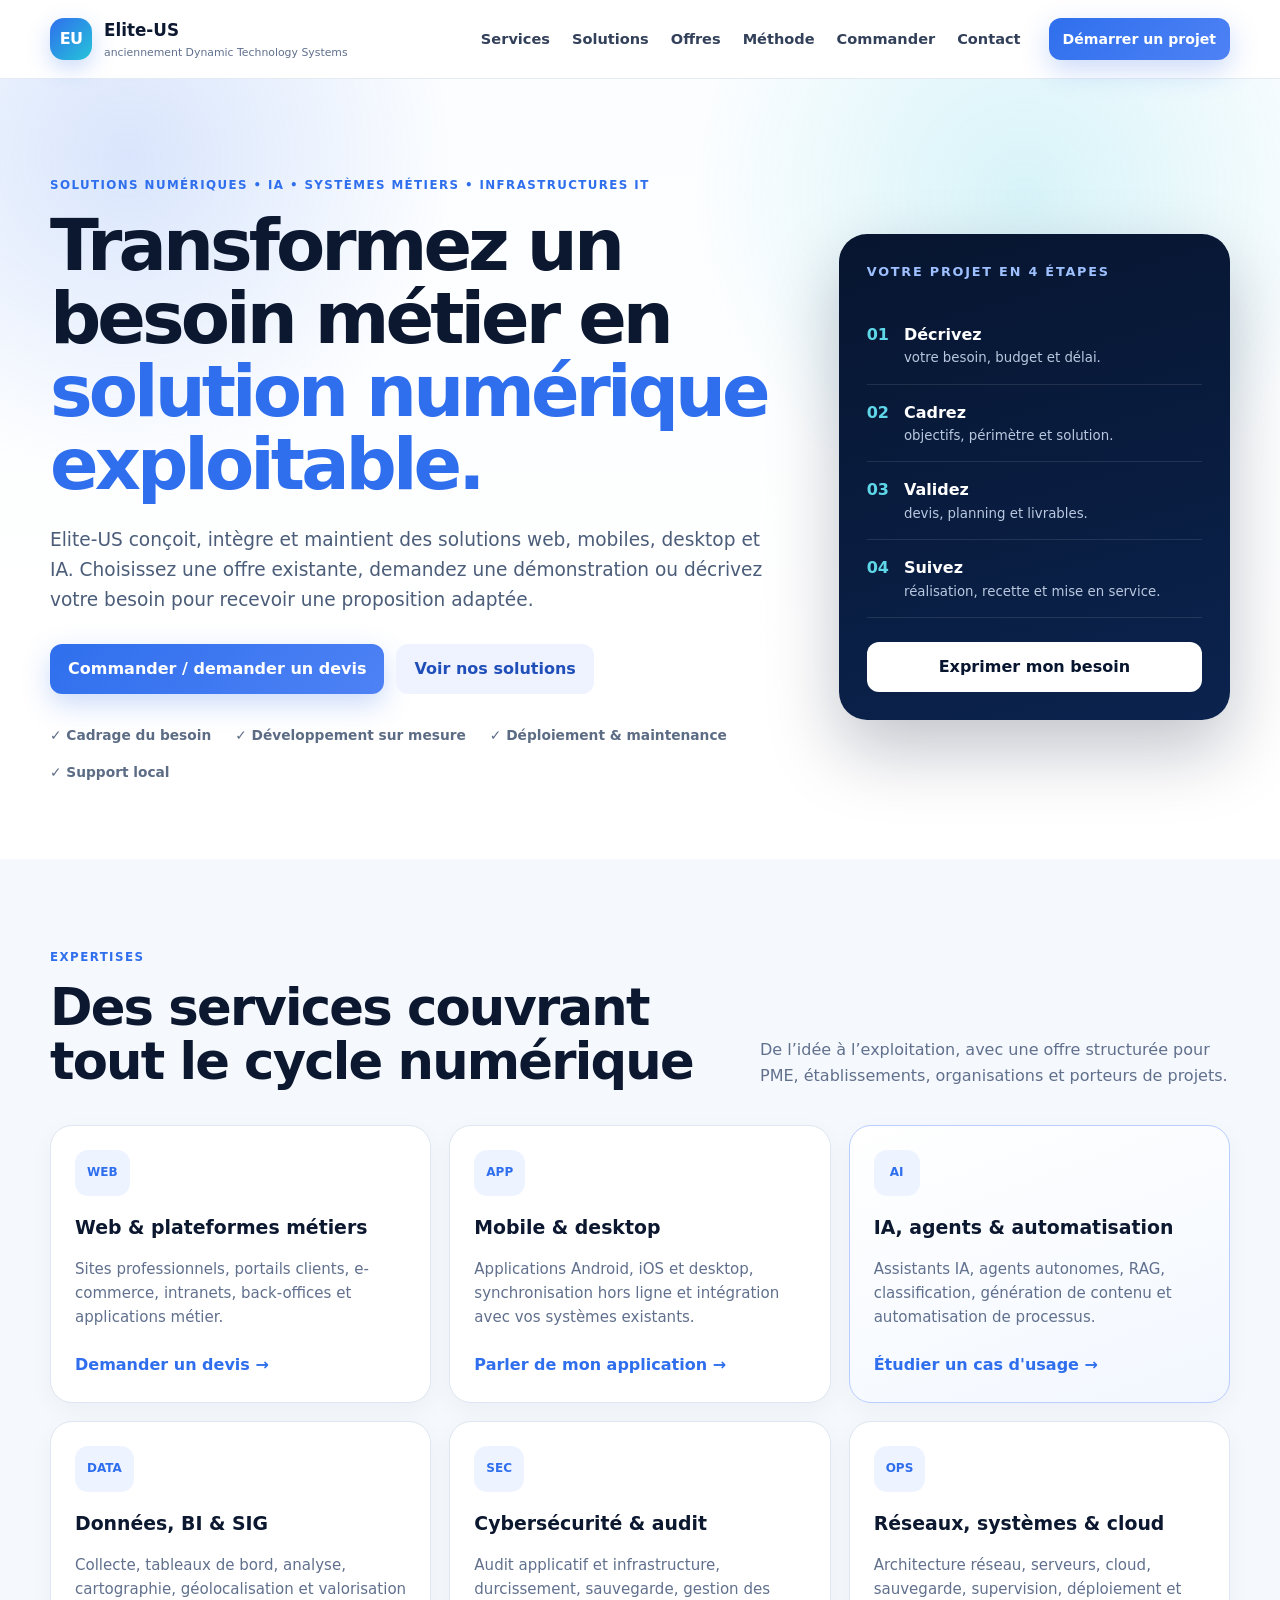
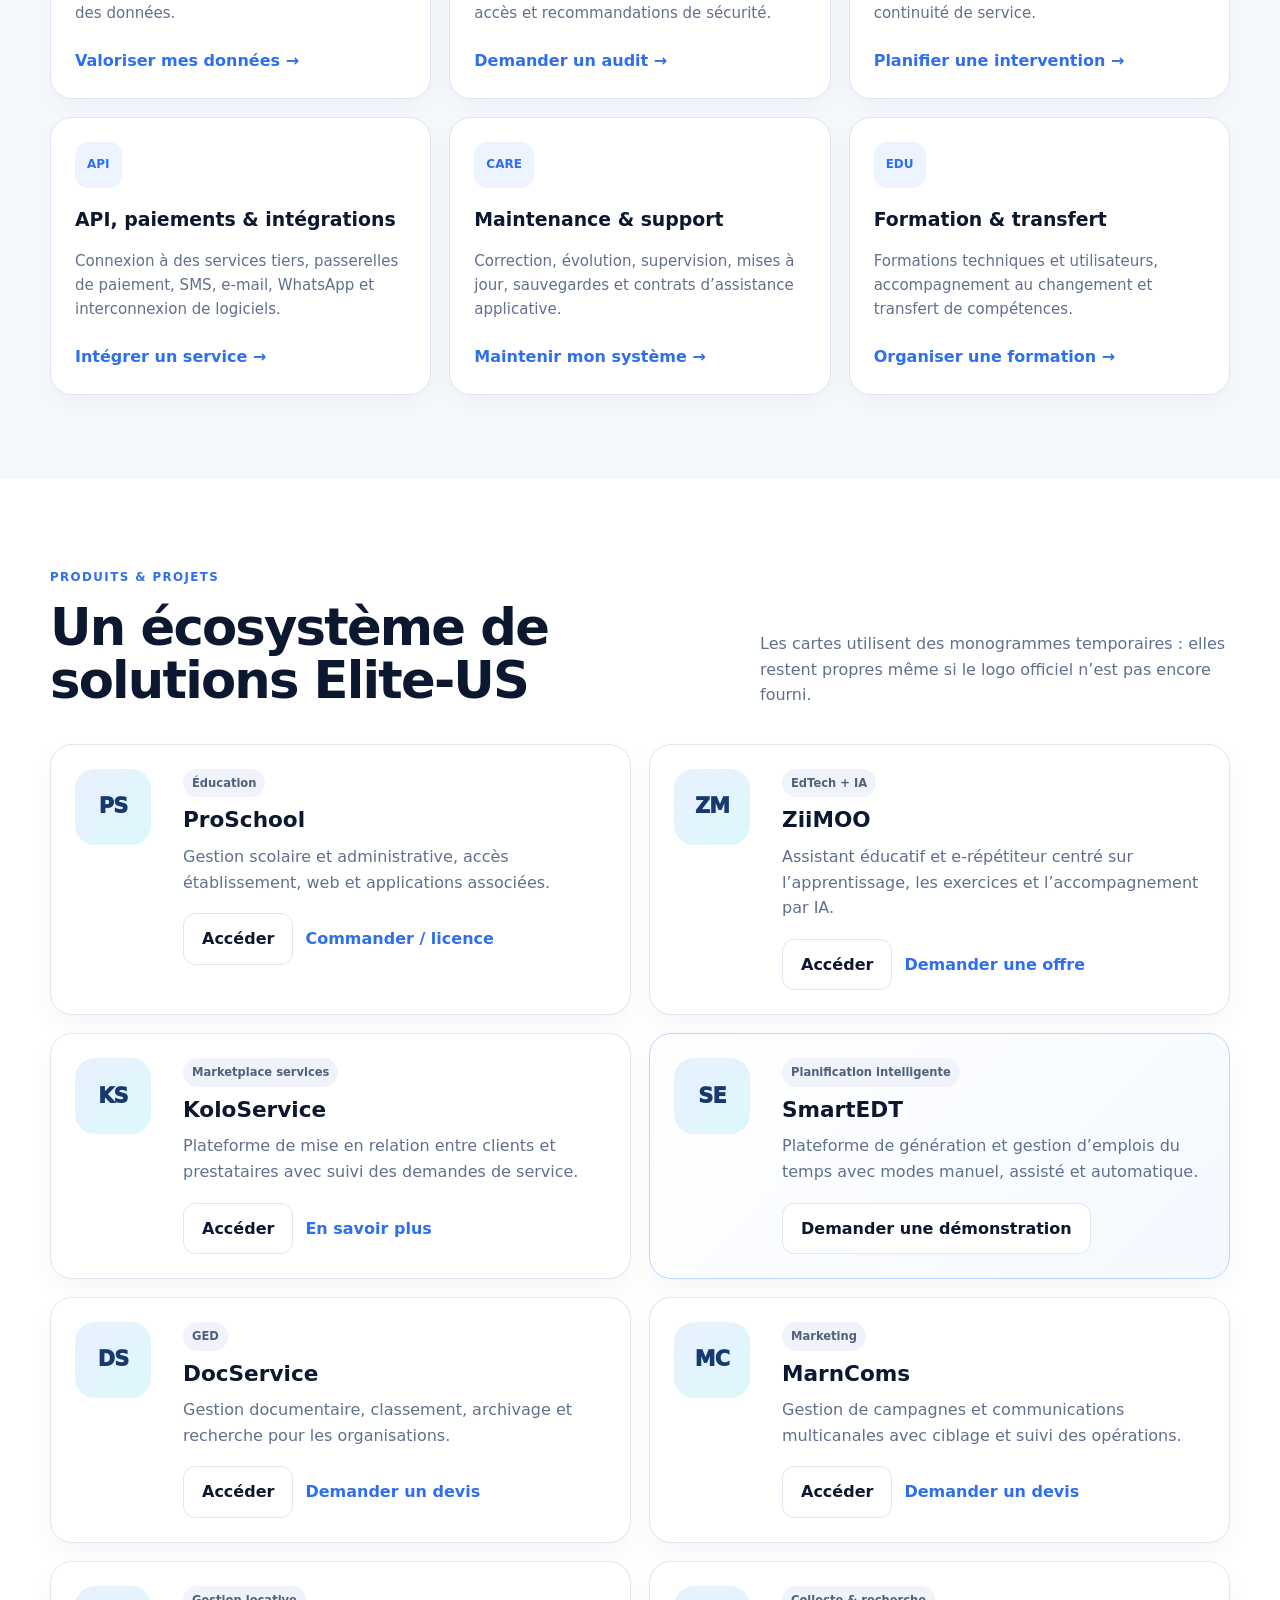
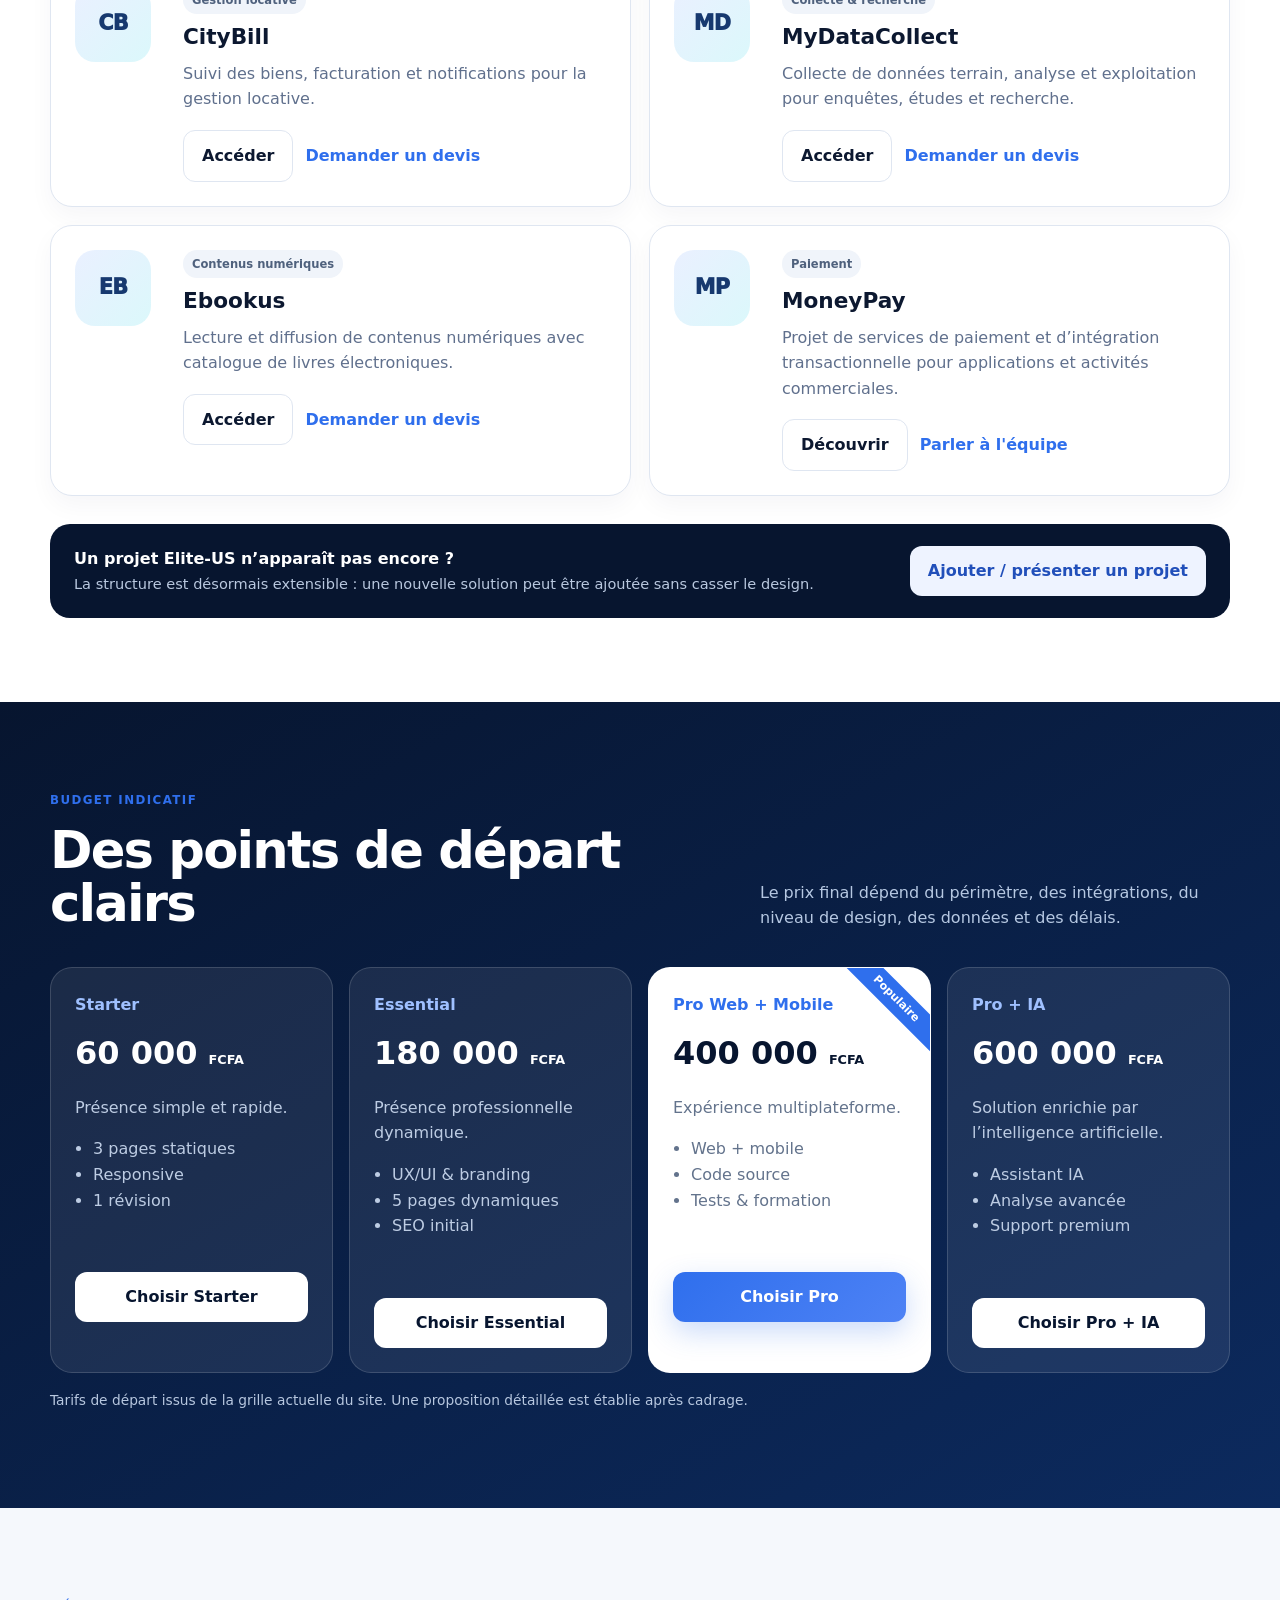
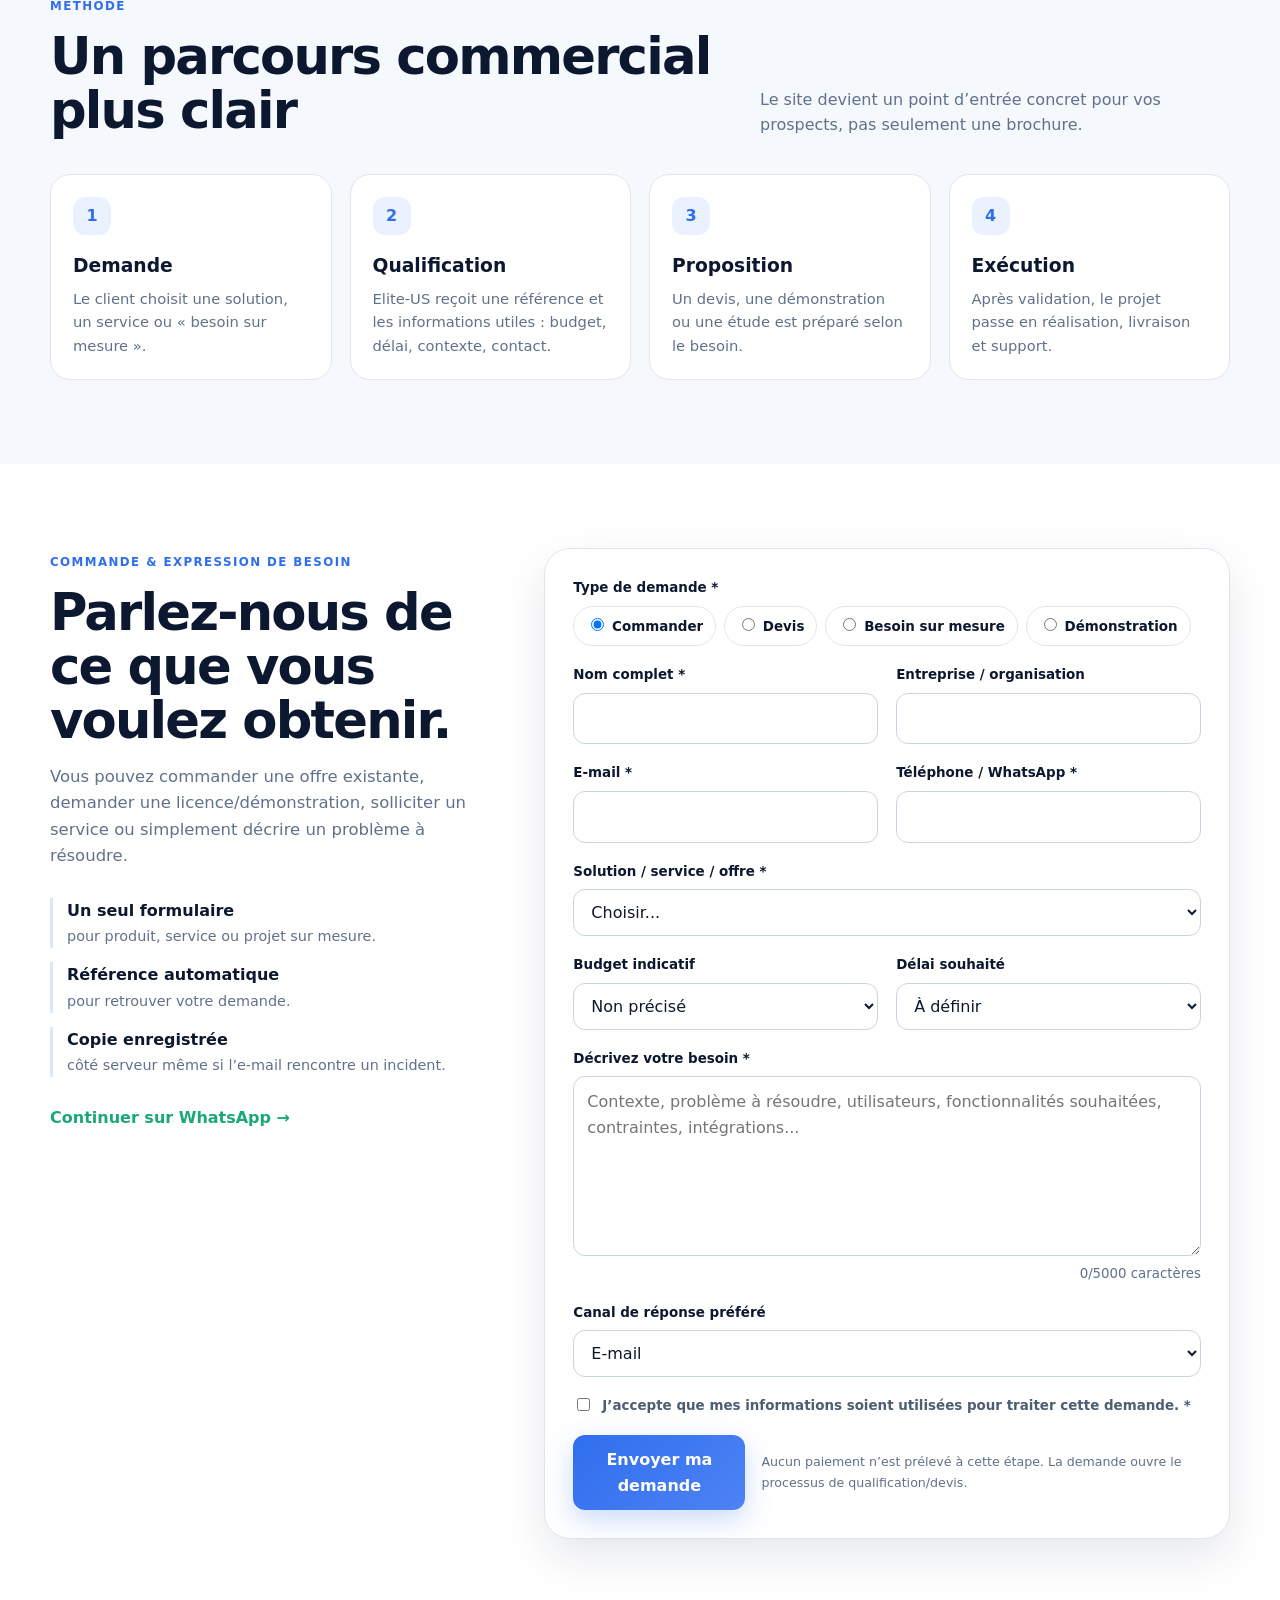
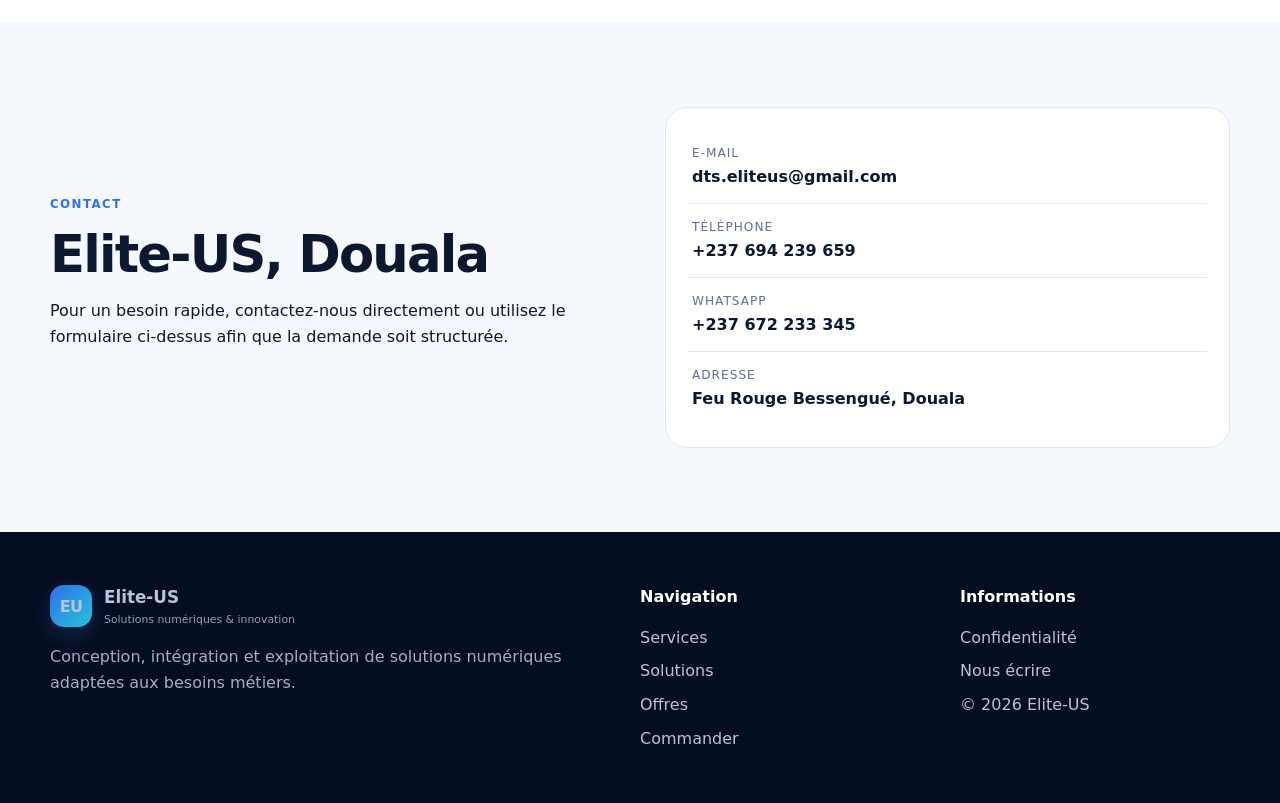
==== index.html @ da9f14b2 "feat: add Elite-US v2 commercial portal homepage" ====
<!DOCTYPE html>
<html lang="fr">
<head>
  <meta charset="utf-8">
  <meta name="viewport" content="width=device-width, initial-scale=1">
  <title>Elite-US | Solutions numériques, IA, applications et services IT au Cameroun</title>
  <meta name="description" content="Elite-US conçoit des applications web, mobiles et desktop, des solutions IA, des systèmes métiers, des services cloud, réseau, cybersécurité, données et SIG. Commandez une solution ou décrivez votre besoin en ligne.">
  <meta name="robots" content="index,follow">
  <meta name="theme-color" content="#07152f">
  <link rel="canonical" href="https://elite-us.site/">
  <meta property="og:title" content="Elite-US | Le numérique au service de vos objectifs">
  <meta property="og:description" content="Découvrez nos solutions et services, puis commandez une offre ou exprimez directement votre besoin.">
  <meta property="og:type" content="website">
  <meta property="og:url" content="https://elite-us.site/">
  <link rel="stylesheet" href="assets/css/styles.css">
  <script type="application/ld+json">{
    "@context":"https://schema.org",
    "@type":"Organization",
    "name":"Elite-US",
    "alternateName":"Dynamic Technology Systems",
    "url":"https://elite-us.site/",
    "email":"dts.eliteus@gmail.com",
    "telephone":"+237694239659",
    "address":{"@type":"PostalAddress","streetAddress":"Feu Rouge Bessengué","addressLocality":"Douala","addressCountry":"CM"}
  }</script>
</head>
<body>
  <a class="skip-link" href="#main">Aller au contenu</a>
  <header class="site-header" id="top">
    <div class="container nav-wrap">
      <a class="brand" href="#top" aria-label="Elite-US - accueil">
        <span class="brand-mark">EU</span>
        <span><strong>Elite-US</strong><small>anciennement Dynamic Technology Systems</small></span>
      </a>
      <button class="menu-toggle" type="button" aria-expanded="false" aria-controls="main-nav">☰</button>
      <nav id="main-nav" class="main-nav" aria-label="Navigation principale">
        <a href="#services">Services</a><a href="#solutions">Solutions</a><a href="#offres">Offres</a><a href="#process">Méthode</a><a href="#commande">Commander</a><a href="#contact">Contact</a>
      </nav>
      <a class="btn btn-sm btn-primary desktop-cta" href="#commande">Démarrer un projet</a>
    </div>
  </header>

  <main id="main">
    <section class="hero">
      <div class="container hero-grid">
        <div>
          <span class="eyebrow">Solutions numériques • IA • systèmes métiers • infrastructures IT</span>
          <h1>Transformez un besoin métier en <span>solution numérique exploitable.</span></h1>
          <p class="lead">Elite-US conçoit, intègre et maintient des solutions web, mobiles, desktop et IA. Choisissez une offre existante, demandez une démonstration ou décrivez votre besoin pour recevoir une proposition adaptée.</p>
          <div class="hero-actions"><a class="btn btn-primary" href="#commande">Commander / demander un devis</a><a class="btn btn-secondary" href="#solutions">Voir nos solutions</a></div>
          <div class="trust-row"><span>✓ Cadrage du besoin</span><span>✓ Développement sur mesure</span><span>✓ Déploiement & maintenance</span><span>✓ Support local</span></div>
        </div>
        <aside class="hero-card" aria-label="Parcours client">
          <div class="hero-card-label">Votre projet en 4 étapes</div>
          <ol class="step-list">
            <li><span>01</span><div><strong>Décrivez</strong><small>votre besoin, budget et délai.</small></div></li>
            <li><span>02</span><div><strong>Cadrez</strong><small>objectifs, périmètre et solution.</small></div></li>
            <li><span>03</span><div><strong>Validez</strong><small>devis, planning et livrables.</small></div></li>
            <li><span>04</span><div><strong>Suivez</strong><small>réalisation, recette et mise en service.</small></div></li>
          </ol>
          <a class="btn btn-light btn-full" href="#commande">Exprimer mon besoin</a>
        </aside>
      </div>
    </section>

    <section class="section section-light" id="services">
      <div class="container">
        <div class="section-heading"><div><span class="eyebrow">Expertises</span><h2>Des services couvrant tout le cycle numérique</h2></div><p>De l’idée à l’exploitation, avec une offre structurée pour PME, établissements, organisations et porteurs de projets.</p></div>
        <div class="cards services-grid">
          <article class="card"><span class="icon">WEB</span><h3>Web & plateformes métiers</h3><p>Sites professionnels, portails clients, e-commerce, intranets, back-offices et applications métier.</p><button class="link-btn js-prefill" data-type="service" data-item="Développement web & plateformes métiers">Demander un devis →</button></article>
          <article class="card"><span class="icon">APP</span><h3>Mobile & desktop</h3><p>Applications Android, iOS et desktop, synchronisation hors ligne et intégration avec vos systèmes existants.</p><button class="link-btn js-prefill" data-type="service" data-item="Applications mobiles & desktop">Parler de mon application →</button></article>
          <article class="card featured"><span class="icon">AI</span><h3>IA, agents & automatisation</h3><p>Assistants IA, agents autonomes, RAG, classification, génération de contenu et automatisation de processus.</p><button class="link-btn js-prefill" data-type="service" data-item="IA, agents & automatisation">Étudier un cas d'usage →</button></article>
          <article class="card"><span class="icon">DATA</span><h3>Données, BI & SIG</h3><p>Collecte, tableaux de bord, analyse, cartographie, géolocalisation et valorisation des données.</p><button class="link-btn js-prefill" data-type="service" data-item="Données, BI & SIG">Valoriser mes données →</button></article>
          <article class="card"><span class="icon">SEC</span><h3>Cybersécurité & audit</h3><p>Audit applicatif et infrastructure, durcissement, sauvegarde, gestion des accès et recommandations de sécurité.</p><button class="link-btn js-prefill" data-type="service" data-item="Cybersécurité & audit">Demander un audit →</button></article>
          <article class="card"><span class="icon">OPS</span><h3>Réseaux, systèmes & cloud</h3><p>Architecture réseau, serveurs, cloud, sauvegarde, supervision, déploiement et continuité de service.</p><button class="link-btn js-prefill" data-type="service" data-item="Réseaux, systèmes & cloud">Planifier une intervention →</button></article>
          <article class="card"><span class="icon">API</span><h3>API, paiements & intégrations</h3><p>Connexion à des services tiers, passerelles de paiement, SMS, e-mail, WhatsApp et interconnexion de logiciels.</p><button class="link-btn js-prefill" data-type="service" data-item="API, paiements & intégrations">Intégrer un service →</button></article>
          <article class="card"><span class="icon">CARE</span><h3>Maintenance & support</h3><p>Correction, évolution, supervision, mises à jour, sauvegardes et contrats d’assistance applicative.</p><button class="link-btn js-prefill" data-type="service" data-item="Maintenance & support">Maintenir mon système →</button></article>
          <article class="card"><span class="icon">EDU</span><h3>Formation & transfert</h3><p>Formations techniques et utilisateurs, accompagnement au changement et transfert de compétences.</p><button class="link-btn js-prefill" data-type="service" data-item="Formation & transfert de compétences">Organiser une formation →</button></article>
        </div>
      </div>
    </section>

    <section class="section" id="solutions">
      <div class="container">
        <div class="section-heading"><div><span class="eyebrow">Produits & projets</span><h2>Un écosystème de solutions Elite-US</h2></div><p>Les cartes utilisent des monogrammes temporaires : elles restent propres même si le logo officiel n’est pas encore fourni.</p></div>
        <div class="product-grid">
          <article class="product-card"><div class="product-mark">PS</div><div class="product-content"><span class="tag">Éducation</span><h3>ProSchool</h3><p>Gestion scolaire et administrative, accès établissement, web et applications associées.</p><div class="product-actions"><a class="btn btn-outline" href="http://elite-us.site/proschool" target="_blank" rel="noopener">Accéder</a><button class="btn btn-ghost js-prefill" data-type="product" data-item="ProSchool">Commander / licence</button></div></div></article>
          <article class="product-card"><div class="product-mark">ZM</div><div class="product-content"><span class="tag">EdTech + IA</span><h3>ZiiMOO</h3><p>Assistant éducatif et e-répétiteur centré sur l’apprentissage, les exercices et l’accompagnement par IA.</p><div class="product-actions"><a class="btn btn-outline" href="http://elite-us.site/ziimoo" target="_blank" rel="noopener">Accéder</a><button class="btn btn-ghost js-prefill" data-type="product" data-item="ZiiMOO">Demander une offre</button></div></div></article>
          <article class="product-card"><div class="product-mark">KS</div><div class="product-content"><span class="tag">Marketplace services</span><h3>KoloService</h3><p>Plateforme de mise en relation entre clients et prestataires avec suivi des demandes de service.</p><div class="product-actions"><a class="btn btn-outline" href="https://elite-us.site/koloservice" target="_blank" rel="noopener">Accéder</a><button class="btn btn-ghost js-prefill" data-type="product" data-item="KoloService">En savoir plus</button></div></div></article>
          <article class="product-card accent"><div class="product-mark">SE</div><div class="product-content"><span class="tag">Planification intelligente</span><h3>SmartEDT</h3><p>Plateforme de génération et gestion d’emplois du temps avec modes manuel, assisté et automatique.</p><div class="product-actions"><button class="btn btn-outline js-prefill" data-type="product" data-item="SmartEDT">Demander une démonstration</button></div></div></article>
          <article class="product-card"><div class="product-mark">DS</div><div class="product-content"><span class="tag">GED</span><h3>DocService</h3><p>Gestion documentaire, classement, archivage et recherche pour les organisations.</p><div class="product-actions"><a class="btn btn-outline" href="http://elite-us.site/docservice" target="_blank" rel="noopener">Accéder</a><button class="btn btn-ghost js-prefill" data-type="product" data-item="DocService">Demander un devis</button></div></div></article>
          <article class="product-card"><div class="product-mark">MC</div><div class="product-content"><span class="tag">Marketing</span><h3>MarnComs</h3><p>Gestion de campagnes et communications multicanales avec ciblage et suivi des opérations.</p><div class="product-actions"><a class="btn btn-outline" href="http://elite-us.site/marncoms" target="_blank" rel="noopener">Accéder</a><button class="btn btn-ghost js-prefill" data-type="product" data-item="MarnComs">Demander un devis</button></div></div></article>
          <article class="product-card"><div class="product-mark">CB</div><div class="product-content"><span class="tag">Gestion locative</span><h3>CityBill</h3><p>Suivi des biens, facturation et notifications pour la gestion locative.</p><div class="product-actions"><a class="btn btn-outline" href="http://elite-us.site/citybill" target="_blank" rel="noopener">Accéder</a><button class="btn btn-ghost js-prefill" data-type="product" data-item="CityBill">Demander un devis</button></div></div></article>
          <article class="product-card"><div class="product-mark">MD</div><div class="product-content"><span class="tag">Collecte & recherche</span><h3>MyDataCollect</h3><p>Collecte de données terrain, analyse et exploitation pour enquêtes, études et recherche.</p><div class="product-actions"><a class="btn btn-outline" href="http://elite-us.site/datacollect" target="_blank" rel="noopener">Accéder</a><button class="btn btn-ghost js-prefill" data-type="product" data-item="MyDataCollect">Demander un devis</button></div></div></article>
          <article class="product-card"><div class="product-mark">EB</div><div class="product-content"><span class="tag">Contenus numériques</span><h3>Ebookus</h3><p>Lecture et diffusion de contenus numériques avec catalogue de livres électroniques.</p><div class="product-actions"><a class="btn btn-outline" href="http://elite-us.site/ebookus" target="_blank" rel="noopener">Accéder</a><button class="btn btn-ghost js-prefill" data-type="product" data-item="Ebookus">Demander un devis</button></div></div></article>
          <article class="product-card"><div class="product-mark">MP</div><div class="product-content"><span class="tag">Paiement</span><h3>MoneyPay</h3><p>Projet de services de paiement et d’intégration transactionnelle pour applications et activités commerciales.</p><div class="product-actions"><a class="btn btn-outline" href="https://elite-us.site/moneypay" target="_blank" rel="noopener">Découvrir</a><button class="btn btn-ghost js-prefill" data-type="product" data-item="MoneyPay">Parler à l'équipe</button></div></div></article>
        </div>
        <div class="callout"><div><strong>Un projet Elite-US n’apparaît pas encore ?</strong><span>La structure est désormais extensible : une nouvelle solution peut être ajoutée sans casser le design.</span></div><a class="btn btn-secondary" href="#commande">Ajouter / présenter un projet</a></div>
      </div>
    </section>

    <section class="section section-dark" id="offres">
      <div class="container">
        <div class="section-heading inverse"><div><span class="eyebrow">Budget indicatif</span><h2>Des points de départ clairs</h2></div><p>Le prix final dépend du périmètre, des intégrations, du niveau de design, des données et des délais.</p></div>
        <div class="pricing-grid">
          <article class="price-card"><span>Starter</span><h3>60 000 <small>FCFA</small></h3><p>Présence simple et rapide.</p><ul><li>3 pages statiques</li><li>Responsive</li><li>1 révision</li></ul><button class="btn btn-light btn-full js-prefill" data-type="plan" data-item="Plan Starter - 60 000 FCFA">Choisir Starter</button></article>
          <article class="price-card"><span>Essential</span><h3>180 000 <small>FCFA</small></h3><p>Présence professionnelle dynamique.</p><ul><li>UX/UI & branding</li><li>5 pages dynamiques</li><li>SEO initial</li></ul><button class="btn btn-light btn-full js-prefill" data-type="plan" data-item="Plan Essential - 180 000 FCFA">Choisir Essential</button></article>
          <article class="price-card popular"><div class="ribbon">Populaire</div><span>Pro Web + Mobile</span><h3>400 000 <small>FCFA</small></h3><p>Expérience multiplateforme.</p><ul><li>Web + mobile</li><li>Code source</li><li>Tests & formation</li></ul><button class="btn btn-primary btn-full js-prefill" data-type="plan" data-item="Plan Pro Web + Mobile - 400 000 FCFA">Choisir Pro</button></article>
          <article class="price-card"><span>Pro + IA</span><h3>600 000 <small>FCFA</small></h3><p>Solution enrichie par l’intelligence artificielle.</p><ul><li>Assistant IA</li><li>Analyse avancée</li><li>Support premium</li></ul><button class="btn btn-light btn-full js-prefill" data-type="plan" data-item="Plan Pro + IA - 600 000 FCFA">Choisir Pro + IA</button></article>
        </div>
        <p class="pricing-note">Tarifs de départ issus de la grille actuelle du site. Une proposition détaillée est établie après cadrage.</p>
      </div>
    </section>

    <section class="section section-light" id="process">
      <div class="container">
        <div class="section-heading"><div><span class="eyebrow">Méthode</span><h2>Un parcours commercial plus clair</h2></div><p>Le site devient un point d’entrée concret pour vos prospects, pas seulement une brochure.</p></div>
        <div class="timeline">
          <div><b>1</b><h3>Demande</h3><p>Le client choisit une solution, un service ou « besoin sur mesure ».</p></div>
          <div><b>2</b><h3>Qualification</h3><p>Elite-US reçoit une référence et les informations utiles : budget, délai, contexte, contact.</p></div>
          <div><b>3</b><h3>Proposition</h3><p>Un devis, une démonstration ou une étude est préparé selon le besoin.</p></div>
          <div><b>4</b><h3>Exécution</h3><p>Après validation, le projet passe en réalisation, livraison et support.</p></div>
        </div>
      </div>
    </section>

    <section class="section" id="commande">
      <div class="container request-grid">
        <div class="request-copy">
          <span class="eyebrow">Commande & expression de besoin</span>
          <h2>Parlez-nous de ce que vous voulez obtenir.</h2>
          <p>Vous pouvez commander une offre existante, demander une licence/démonstration, solliciter un service ou simplement décrire un problème à résoudre.</p>
          <div class="request-benefits"><div><b>Un seul formulaire</b><span>pour produit, service ou projet sur mesure.</span></div><div><b>Référence automatique</b><span>pour retrouver votre demande.</span></div><div><b>Copie enregistrée</b><span>côté serveur même si l’e-mail rencontre un incident.</span></div></div>
          <a class="whatsapp" href="https://wa.me/237672233345?text=Bonjour%20Elite-US%2C%20je%20souhaite%20vous%20parler%20d%27un%20projet." target="_blank" rel="noopener">Continuer sur WhatsApp →</a>
        </div>
        <form id="request-form" class="request-form" action="api/request.php" method="post" novalidate>
          <div class="form-status" id="form-status" role="status" aria-live="polite"></div>
          <input type="text" name="website" class="hp" tabindex="-1" autocomplete="off" aria-hidden="true">
          <div class="field full"><label>Type de demande *</label><div class="choice-row"><label><input type="radio" name="request_type" value="Commande" checked> Commander</label><label><input type="radio" name="request_type" value="Devis"> Devis</label><label><input type="radio" name="request_type" value="Besoin sur mesure"> Besoin sur mesure</label><label><input type="radio" name="request_type" value="Démonstration"> Démonstration</label></div></div>
          <div class="field"><label for="name">Nom complet *</label><input id="name" name="name" type="text" maxlength="120" required autocomplete="name"></div>
          <div class="field"><label for="company">Entreprise / organisation</label><input id="company" name="company" type="text" maxlength="160" autocomplete="organization"></div>
          <div class="field"><label for="email">E-mail *</label><input id="email" name="email" type="email" maxlength="160" required autocomplete="email"></div>
          <div class="field"><label for="phone">Téléphone / WhatsApp *</label><input id="phone" name="phone" type="tel" maxlength="40" required autocomplete="tel"></div>
          <div class="field full"><label for="item">Solution / service / offre *</label><select id="item" name="item" required><option value="">Choisir...</option><optgroup label="Solutions"><option>ProSchool</option><option>ZiiMOO</option><option>KoloService</option><option>SmartEDT</option><option>DocService</option><option>MarnComs</option><option>CityBill</option><option>MyDataCollect</option><option>Ebookus</option><option>MoneyPay</option></optgroup><optgroup label="Services"><option>Développement web & plateformes métiers</option><option>Applications mobiles & desktop</option><option>IA, agents & automatisation</option><option>Données, BI & SIG</option><option>Cybersécurité & audit</option><option>Réseaux, systèmes & cloud</option><option>API, paiements & intégrations</option><option>Maintenance & support</option><option>Formation & transfert de compétences</option></optgroup><optgroup label="Offres"><option>Plan Starter - 60 000 FCFA</option><option>Plan Essential - 180 000 FCFA</option><option>Plan Pro Web + Mobile - 400 000 FCFA</option><option>Plan Pro + IA - 600 000 FCFA</option></optgroup><option>Autre / besoin sur mesure</option></select></div>
          <div class="field"><label for="budget">Budget indicatif</label><select id="budget" name="budget"><option value="Non précisé">Non précisé</option><option>Moins de 100 000 FCFA</option><option>100 000 - 300 000 FCFA</option><option>300 000 - 600 000 FCFA</option><option>600 000 - 1 500 000 FCFA</option><option>Plus de 1 500 000 FCFA</option></select></div>
          <div class="field"><label for="timeline">Délai souhaité</label><select id="timeline" name="timeline"><option value="À définir">À définir</option><option>Urgent / moins de 2 semaines</option><option>2 à 4 semaines</option><option>1 à 3 mois</option><option>3 à 6 mois</option><option>Plus de 6 mois</option></select></div>
          <div class="field full"><label for="details">Décrivez votre besoin *</label><textarea id="details" name="details" rows="6" maxlength="5000" required placeholder="Contexte, problème à résoudre, utilisateurs, fonctionnalités souhaitées, contraintes, intégrations... "></textarea><small><span id="char-count">0</span>/5000 caractères</small></div>
          <div class="field full"><label for="contact_method">Canal de réponse préféré</label><select id="contact_method" name="contact_method"><option>E-mail</option><option>WhatsApp</option><option>Appel téléphonique</option></select></div>
          <label class="consent full"><input type="checkbox" name="consent" value="yes" required> J’accepte que mes informations soient utilisées pour traiter cette demande. *</label>
          <div class="full form-actions"><button class="btn btn-primary" type="submit">Envoyer ma demande</button><span class="form-help">Aucun paiement n’est prélevé à cette étape. La demande ouvre le processus de qualification/devis.</span></div>
        </form>
      </div>
    </section>

    <section class="section section-light" id="contact">
      <div class="container contact-grid">
        <div><span class="eyebrow">Contact</span><h2>Elite-US, Douala</h2><p>Pour un besoin rapide, contactez-nous directement ou utilisez le formulaire ci-dessus afin que la demande soit structurée.</p></div>
        <div class="contact-card"><a href="mailto:dts.eliteus@gmail.com"><span>E-mail</span><strong>dts.eliteus@gmail.com</strong></a><a href="tel:+237694239659"><span>Téléphone</span><strong>+237 694 239 659</strong></a><a href="https://wa.me/237672233345" target="_blank" rel="noopener"><span>WhatsApp</span><strong>+237 672 233 345</strong></a><div><span>Adresse</span><strong>Feu Rouge Bessengué, Douala</strong></div></div>
      </div>
    </section>
  </main>

  <footer class="footer"><div class="container footer-grid"><div><a class="brand footer-brand" href="#top"><span class="brand-mark">EU</span><span><strong>Elite-US</strong><small>Solutions numériques & innovation</small></span></a><p>Conception, intégration et exploitation de solutions numériques adaptées aux besoins métiers.</p></div><div><strong>Navigation</strong><a href="#services">Services</a><a href="#solutions">Solutions</a><a href="#offres">Offres</a><a href="#commande">Commander</a></div><div><strong>Informations</strong><a href="privacy.html">Confidentialité</a><a href="mailto:dts.eliteus@gmail.com">Nous écrire</a><span>© <span id="year"></span> Elite-US</span></div></div></footer>
  <script src="assets/js/app.js" defer></script>
</body>
</html>
---- assets/css/styles.css ----
:root{--ink:#0c1830;--muted:#60708d;--line:#dfe6f1;--paper:#fff;--soft:#f5f8fc;--navy:#07152f;--navy2:#0b234e;--blue:#2f6fed;--cyan:#25c4d9;--green:#1aa879;--shadow:0 18px 45px rgba(8,28,64,.10);--radius:22px}*{box-sizing:border-box}html{scroll-behavior:smooth}body{margin:0;font-family:Inter,ui-sans-serif,system-ui,-apple-system,BlinkMacSystemFont,"Segoe UI",sans-serif;color:var(--ink);background:var(--paper);line-height:1.6}a{color:inherit;text-decoration:none}button,input,select,textarea{font:inherit}button{cursor:pointer}.container{width:min(1180px,calc(100% - 36px));margin:auto}.skip-link{position:absolute;left:-9999px}.skip-link:focus{left:16px;top:16px;background:#fff;padding:10px 14px;z-index:9999}.site-header{position:sticky;top:0;z-index:50;background:rgba(255,255,255,.94);backdrop-filter:blur(16px);border-bottom:1px solid rgba(223,230,241,.8)}.nav-wrap{height:78px;display:flex;align-items:center;gap:24px}.brand{display:flex;align-items:center;gap:12px;min-width:max-content}.brand-mark{width:42px;height:42px;border-radius:14px;display:grid;place-items:center;font-weight:900;letter-spacing:-.04em;color:#fff;background:linear-gradient(135deg,var(--blue),var(--cyan));box-shadow:0 8px 22px rgba(47,111,237,.25)}.brand strong,.brand small{display:block}.brand strong{font-size:1.05rem}.brand small{font-size:.68rem;color:var(--muted)}.main-nav{display:flex;align-items:center;gap:22px;margin-left:auto}.main-nav a{font-size:.91rem;font-weight:700;color:#33405a}.main-nav a:hover{color:var(--blue)}.desktop-cta{margin-left:4px}.menu-toggle{display:none;border:0;background:transparent;font-size:1.45rem}.btn{border:0;border-radius:12px;padding:12px 18px;font-weight:800;display:inline-flex;align-items:center;justify-content:center;gap:8px;transition:.2s}.btn:hover{transform:translateY(-1px)}.btn-sm{padding:10px 14px;font-size:.88rem}.btn-primary{color:#fff;background:linear-gradient(135deg,var(--blue),#4e82f5);box-shadow:0 10px 28px rgba(47,111,237,.25)}.btn-secondary{background:#eef3ff;color:#214fba}.btn-light{background:#fff;color:var(--navy)}.btn-outline{border:1px solid var(--line);background:#fff;color:var(--ink)}.btn-ghost{background:transparent;color:var(--blue);padding-left:0;padding-right:0}.btn-full{width:100%}.hero{background:radial-gradient(circle at 80% 15%,rgba(37,196,217,.17),transparent 27%),radial-gradient(circle at 10% 10%,rgba(47,111,237,.17),transparent 24%),linear-gradient(180deg,#fbfdff 0,#fff 75%);padding:92px 0 76px}.hero-grid{display:grid;grid-template-columns:1.3fr .7fr;gap:62px;align-items:center}.eyebrow{display:inline-flex;text-transform:uppercase;letter-spacing:.12em;font-size:.74rem;font-weight:900;color:var(--blue);margin-bottom:14px}.hero h1{font-size:clamp(2.6rem,5.6vw,5.2rem);line-height:1.02;letter-spacing:-.055em;margin:0 0 24px;max-width:900px}.hero h1 span{color:var(--blue)}.lead{font-size:1.16rem;color:#4b5d79;max-width:760px}.hero-actions{display:flex;gap:12px;flex-wrap:wrap;margin:30px 0}.trust-row{display:flex;gap:15px 24px;flex-wrap:wrap;font-size:.86rem;font-weight:700;color:#5c6c85}.hero-card{background:linear-gradient(165deg,var(--navy),var(--navy2));color:#fff;border-radius:28px;padding:28px;box-shadow:0 30px 70px rgba(7,21,47,.25)}.hero-card-label{font-size:.8rem;text-transform:uppercase;letter-spacing:.14em;color:#9ec0ff;font-weight:900}.step-list{list-style:none;padding:0;margin:24px 0}.step-list li{display:flex;gap:15px;padding:15px 0;border-bottom:1px solid rgba(255,255,255,.1)}.step-list li>span{font-weight:900;color:#5ed8e8}.step-list strong,.step-list small{display:block}.step-list small{color:#b9c8df}.section{padding:84px 0}.section-light{background:var(--soft)}.section-dark{background:linear-gradient(150deg,var(--navy),#0c2a5e);color:#fff}.section-heading{display:flex;justify-content:space-between;gap:40px;align-items:end;margin-bottom:36px}.section-heading>div{max-width:680px}.section-heading h2,.request-copy h2,.contact-grid h2{font-size:clamp(2rem,4vw,3.4rem);line-height:1.05;letter-spacing:-.035em;margin:0}.section-heading p{max-width:470px;color:var(--muted);margin:0}.section-heading.inverse p{color:#b6c8e2}.cards{display:grid}.services-grid{grid-template-columns:repeat(3,1fr);gap:18px}.card{background:#fff;border:1px solid var(--line);border-radius:var(--radius);padding:24px;box-shadow:0 8px 24px rgba(15,35,70,.04)}.card.featured{border-color:#b9ceff;background:linear-gradient(160deg,#fff,#f2f7ff)}.card h3{margin:16px 0 8px;font-size:1.18rem}.card p{color:var(--muted);font-size:.94rem}.icon{height:46px;min-width:46px;padding:0 12px;border-radius:13px;display:inline-grid;place-items:center;background:#eef4ff;color:var(--blue);font-size:.75rem;font-weight:900}.link-btn{border:0;background:none;padding:8px 0 0;color:var(--blue);font-weight:850}.product-grid{display:grid;grid-template-columns:repeat(2,1fr);gap:18px}.product-card{display:grid;grid-template-columns:86px 1fr;gap:22px;padding:24px;border:1px solid var(--line);border-radius:var(--radius);background:#fff;box-shadow:0 10px 24px rgba(15,35,70,.04)}.product-card.accent{border-color:#b8d8ff;background:linear-gradient(135deg,#fff,#f4f9ff)}.product-mark{width:76px;height:76px;border-radius:20px;display:grid;place-items:center;background:linear-gradient(135deg,#eaf0ff,#dbf8fb);color:#17396f;font-size:1.3rem;font-weight:950;letter-spacing:-.04em}.product-content h3{margin:6px 0 6px;font-size:1.35rem}.product-content p{margin:0 0 18px;color:var(--muted)}.tag{display:inline-flex;padding:5px 9px;border-radius:999px;background:#f0f4fa;color:#4f617d;font-size:.72rem;font-weight:850}.product-actions{display:flex;gap:12px;align-items:center;flex-wrap:wrap}.callout{margin-top:28px;border-radius:20px;background:var(--navy);color:#fff;padding:22px 24px;display:flex;align-items:center;justify-content:space-between;gap:20px}.callout strong,.callout span{display:block}.callout span{color:#b9c8df;font-size:.91rem}.pricing-grid{display:grid;grid-template-columns:repeat(4,1fr);gap:16px}.price-card{position:relative;background:rgba(255,255,255,.08);border:1px solid rgba(255,255,255,.15);border-radius:var(--radius);padding:24px;overflow:hidden}.price-card.popular{background:#fff;color:var(--navy)}.price-card>span{font-weight:900;color:#9fc0ff}.price-card.popular>span{color:var(--blue)}.price-card h3{font-size:2rem;margin:10px 0}.price-card h3 small{font-size:.8rem}.price-card p,.price-card li{color:#bdcce3}.price-card.popular p,.price-card.popular li{color:#63738c}.price-card ul{padding-left:18px;min-height:120px}.ribbon{position:absolute;right:-34px;top:18px;transform:rotate(45deg);background:var(--blue);color:#fff;padding:4px 38px;font-size:.7rem;font-weight:900}.pricing-note{color:#b7c7df;font-size:.86rem;margin-top:16px}.timeline{display:grid;grid-template-columns:repeat(4,1fr);gap:18px}.timeline>div{background:#fff;border:1px solid var(--line);border-radius:20px;padding:22px}.timeline b{display:grid;place-items:center;width:38px;height:38px;border-radius:12px;background:#eaf1ff;color:var(--blue)}.timeline h3{margin:16px 0 6px}.timeline p{margin:0;color:var(--muted);font-size:.92rem}.request-grid{display:grid;grid-template-columns:.78fr 1.22fr;gap:56px;align-items:start}.request-copy{position:sticky;top:110px}.request-copy p{color:var(--muted);font-size:1.03rem}.request-benefits{display:grid;gap:14px;margin:28px 0}.request-benefits div{display:grid;gap:2px;padding-left:14px;border-left:3px solid #d9e6ff}.request-benefits span{color:var(--muted);font-size:.9rem}.whatsapp{color:var(--green);font-weight:900}.request-form{display:grid;grid-template-columns:repeat(2,1fr);gap:18px;background:#fff;border:1px solid var(--line);border-radius:26px;padding:28px;box-shadow:var(--shadow)}.field{display:grid;gap:7px}.full{grid-column:1/-1}.field label,.request-form>label{font-size:.84rem;font-weight:850}.field input,.field select,.field textarea{width:100%;border:1px solid #cad4e4;border-radius:12px;padding:12px 13px;background:#fff;color:var(--ink);outline:none}.field input:focus,.field select:focus,.field textarea:focus{border-color:var(--blue);box-shadow:0 0 0 3px rgba(47,111,237,.11)}.field small{color:var(--muted);text-align:right}.choice-row{display:flex;gap:8px;flex-wrap:wrap}.choice-row label{border:1px solid var(--line);border-radius:999px;padding:8px 12px;font-weight:750}.choice-row input{width:auto}.consent{display:flex;gap:9px;align-items:flex-start;color:#4d5d74}.form-actions{display:flex;gap:16px;align-items:center}.form-help{color:var(--muted);font-size:.79rem}.form-status{display:none;grid-column:1/-1;border-radius:12px;padding:12px 14px;font-weight:800}.form-status.success{display:block;background:#e9fbf4;color:#087453}.form-status.error{display:block;background:#fff0f0;color:#a62a2a}.hp{position:absolute!important;left:-9999px!important}.contact-grid{display:grid;grid-template-columns:1fr 1fr;gap:50px;align-items:center}.contact-card{background:#fff;border:1px solid var(--line);border-radius:22px;padding:22px;display:grid}.contact-card a,.contact-card>div{padding:14px 4px;border-bottom:1px solid var(--line)}.contact-card a:last-child,.contact-card>div:last-child{border-bottom:0}.contact-card span,.contact-card strong{display:block}.contact-card span{font-size:.76rem;color:var(--muted);text-transform:uppercase;letter-spacing:.08em}.footer{background:#050e20;color:#fff;padding:52px 0}.footer-grid{display:grid;grid-template-columns:2fr 1fr 1fr;gap:50px}.footer p{color:#9fb0c9;max-width:520px}.footer-grid>div:not(:first-child){display:grid;align-content:start;gap:8px}.footer-grid>div:not(:first-child)>strong{margin-bottom:7px}.footer-grid a,.footer-grid span{color:#b6c5da}.footer-brand small{color:#8ca0bd}@media(max-width:980px){.main-nav,.desktop-cta{display:none}.menu-toggle{display:block;margin-left:auto}.main-nav.open{display:flex;position:absolute;top:78px;left:0;right:0;background:#fff;padding:20px 24px;border-bottom:1px solid var(--line);flex-direction:column;align-items:flex-start}.hero-grid,.request-grid,.contact-grid{grid-template-columns:1fr}.request-copy{position:static}.services-grid{grid-template-columns:repeat(2,1fr)}.pricing-grid,.timeline{grid-template-columns:repeat(2,1fr)}.product-grid{grid-template-columns:1fr}.section-heading{align-items:start;flex-direction:column}.hero{padding-top:64px}}@media(max-width:640px){.container{width:min(100% - 24px,1180px)}.brand small{display:none}.hero h1{font-size:2.7rem}.services-grid,.pricing-grid,.timeline{grid-template-columns:1fr}.product-card{grid-template-columns:1fr}.request-form{grid-template-columns:1fr;padding:20px}.field,.full{grid-column:1}.form-actions{align-items:stretch;flex-direction:column}.callout{align-items:stretch;flex-direction:column}.footer-grid{grid-template-columns:1fr}.section{padding:64px 0}.choice-row{display:grid;grid-template-columns:1fr 1fr}.nav-wrap{height:68px}.main-nav.open{top:68px}}
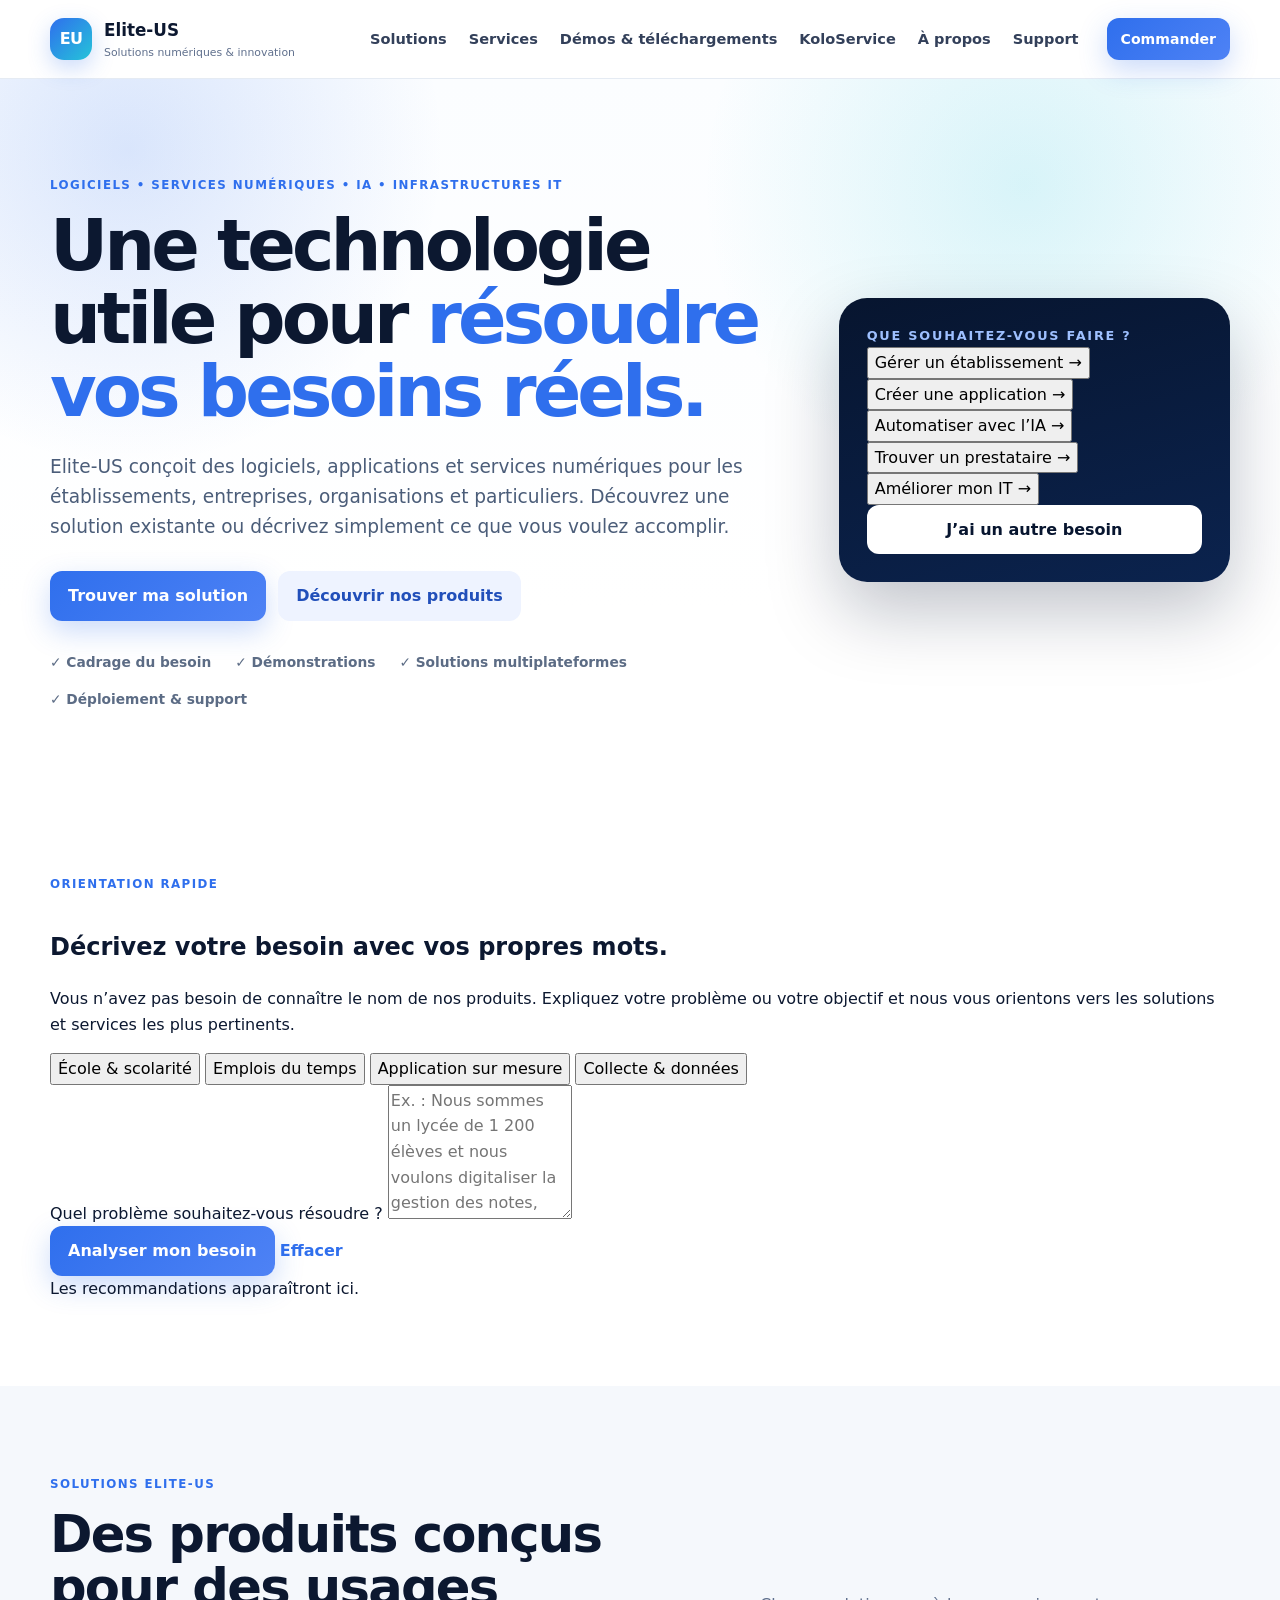
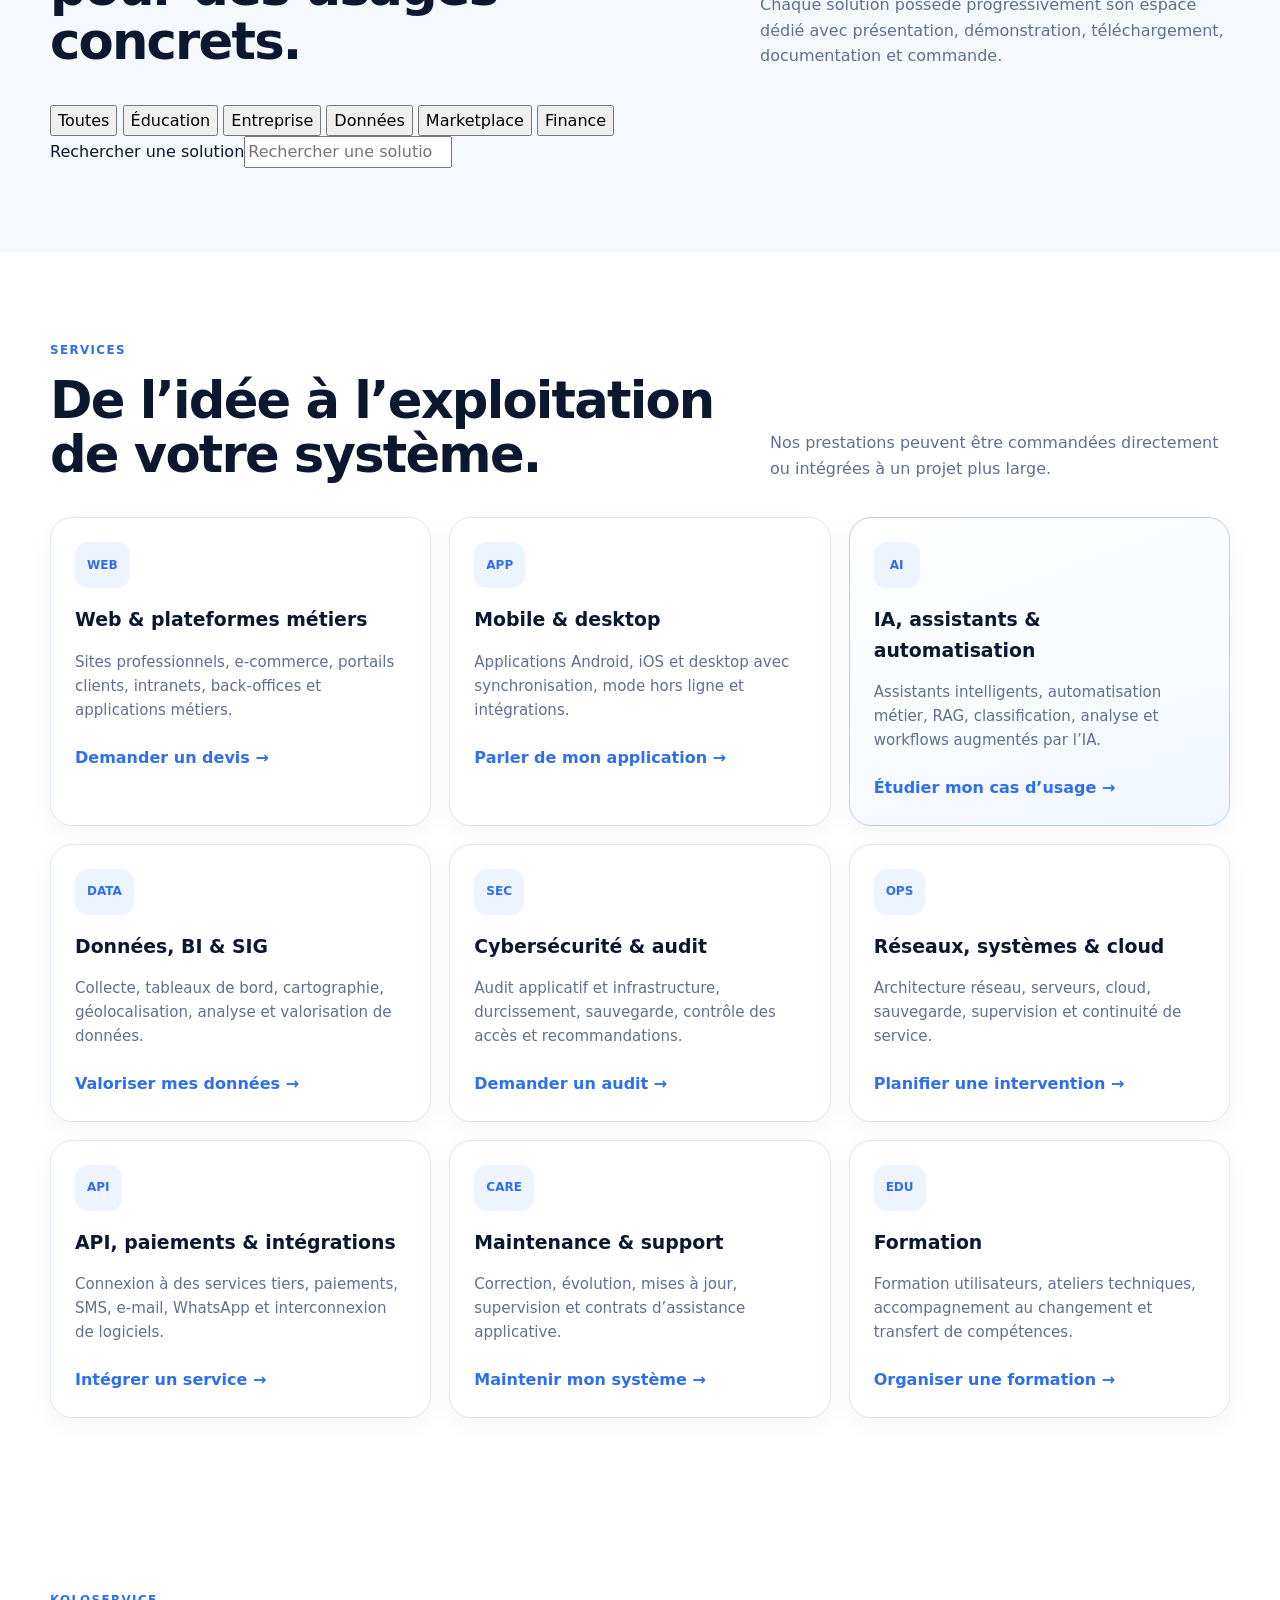
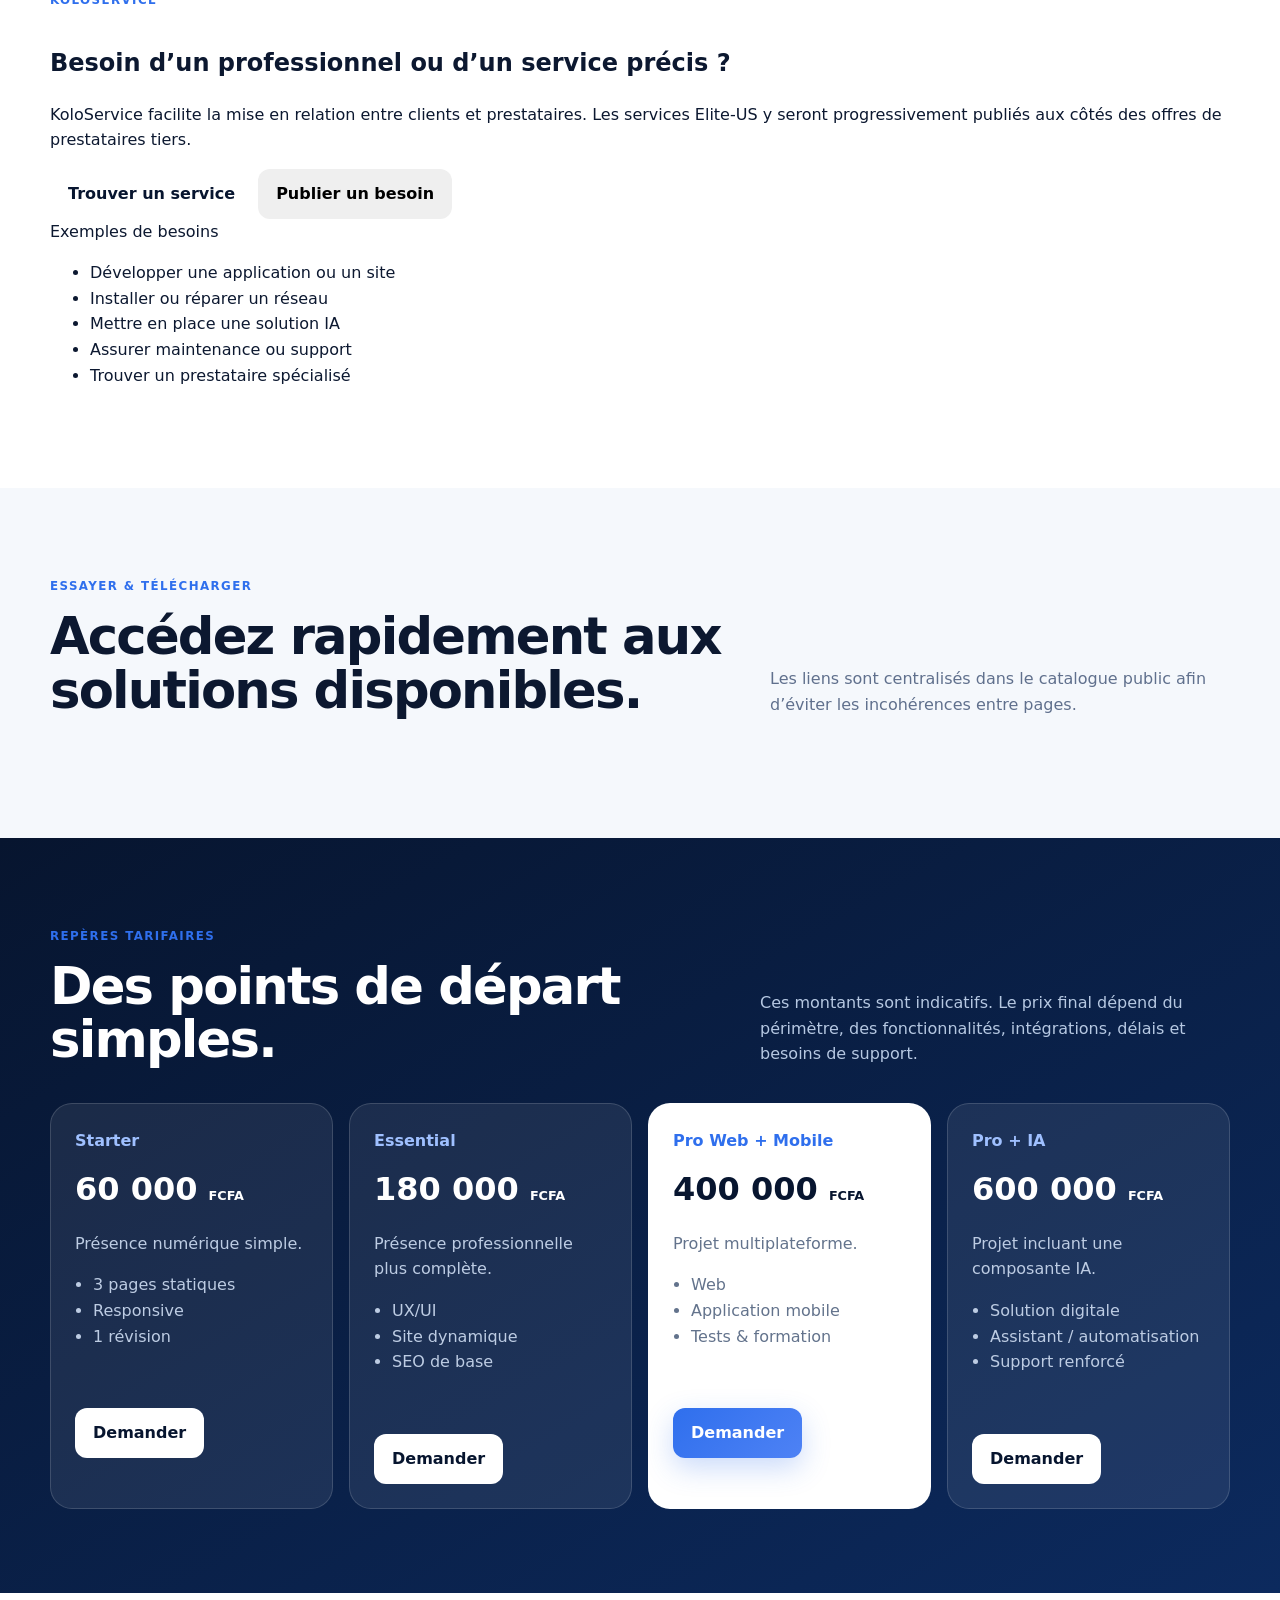
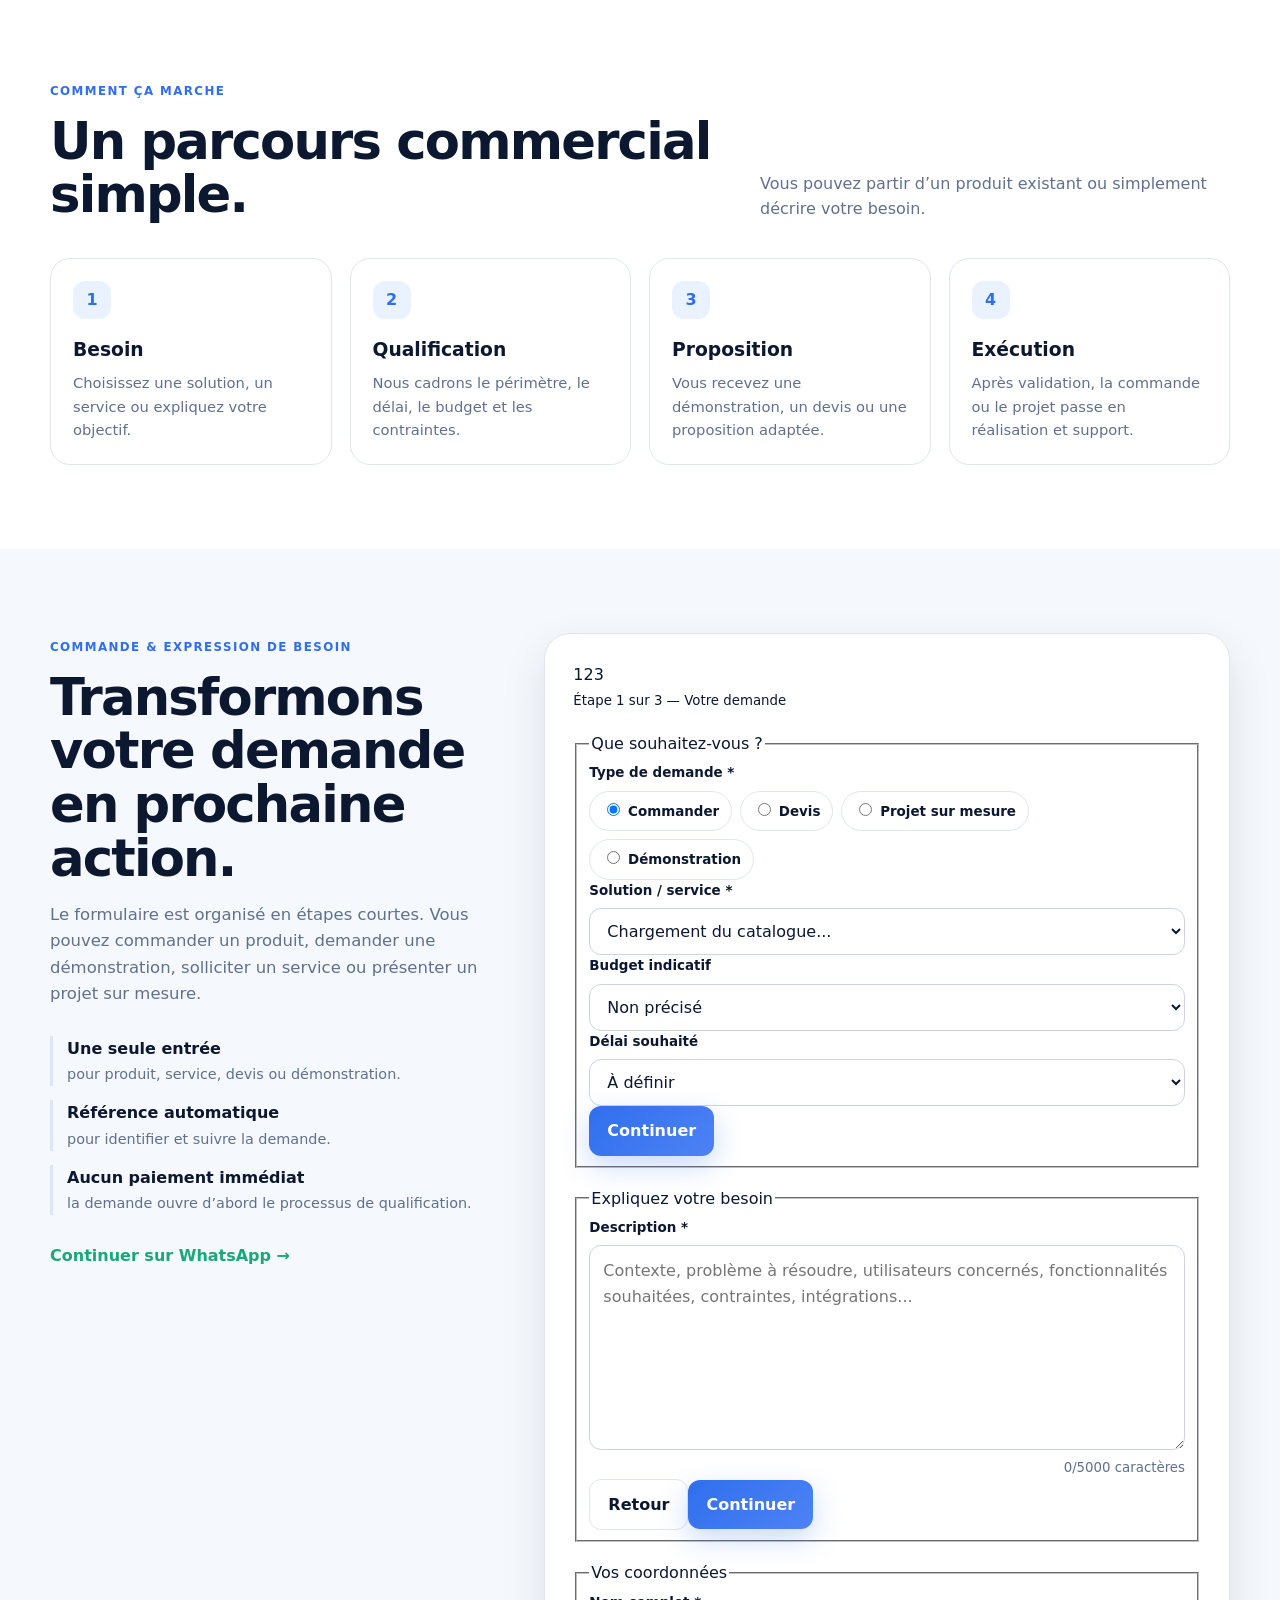
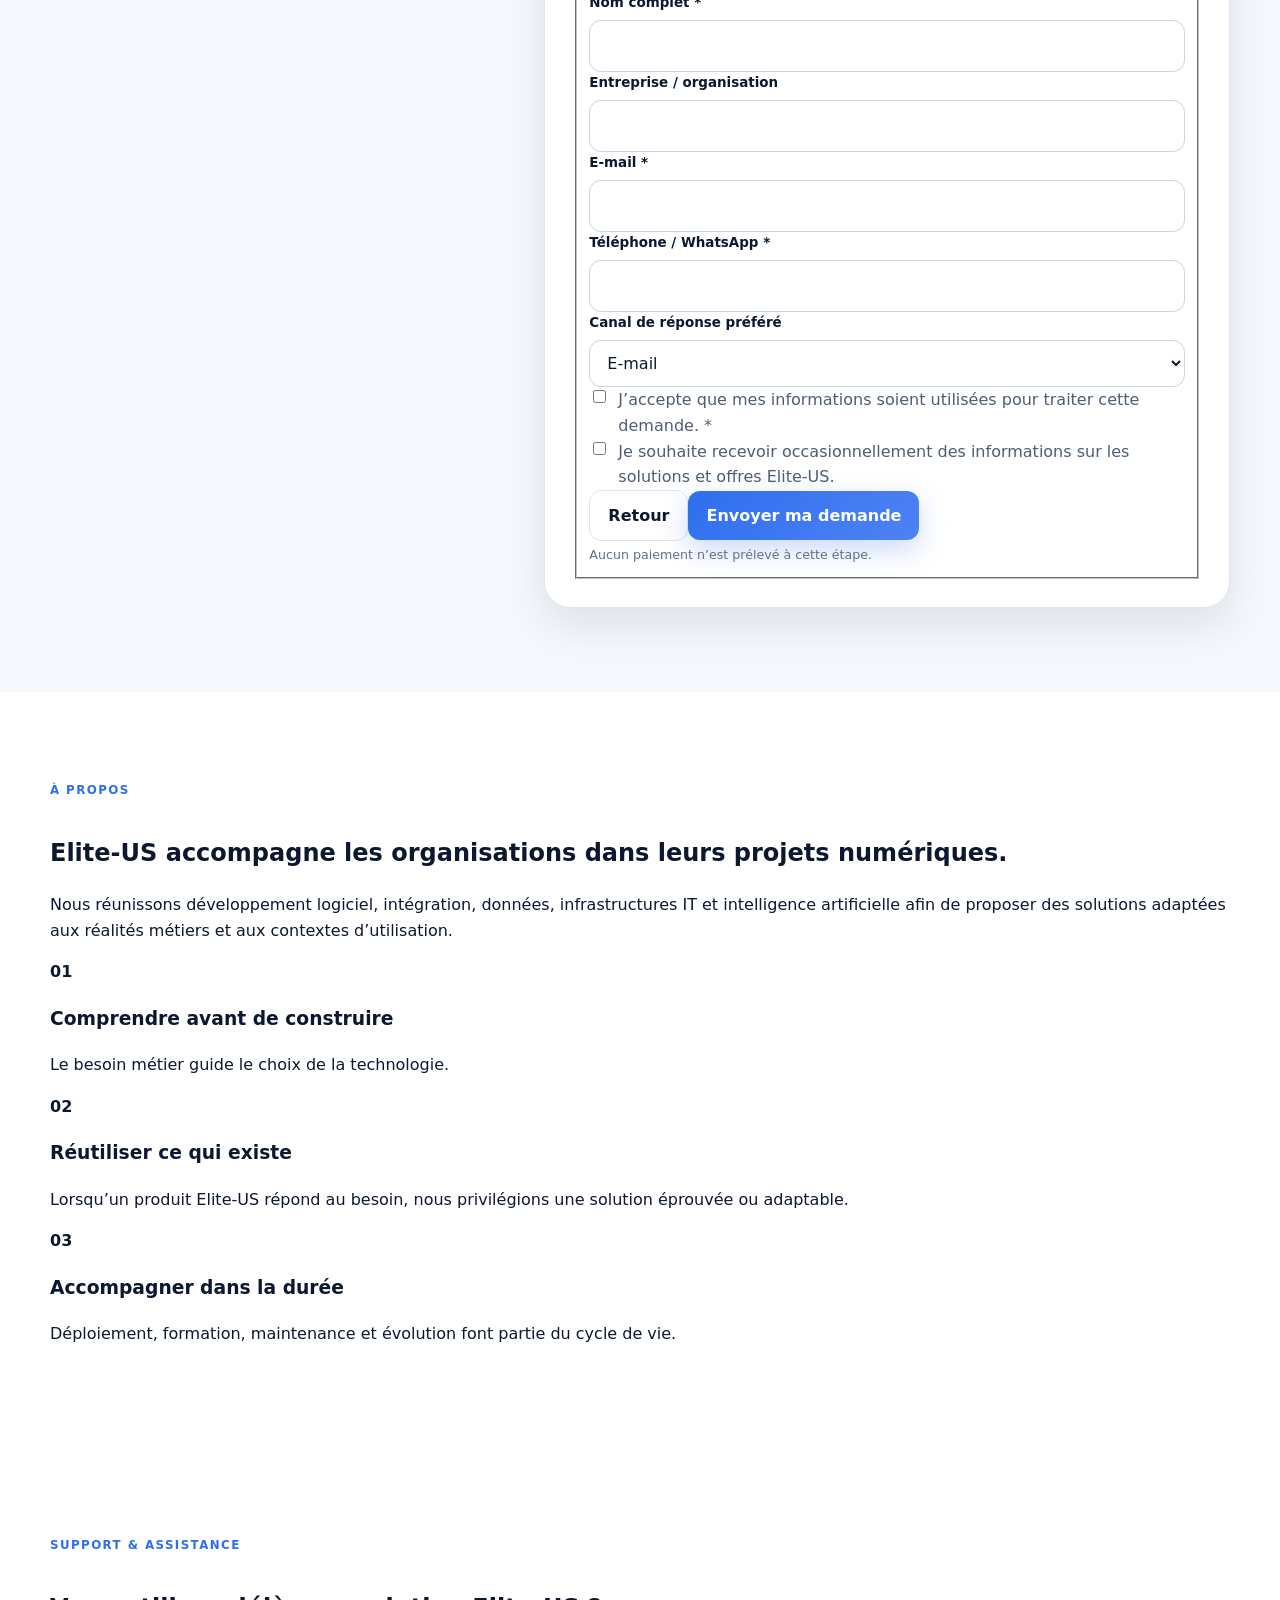
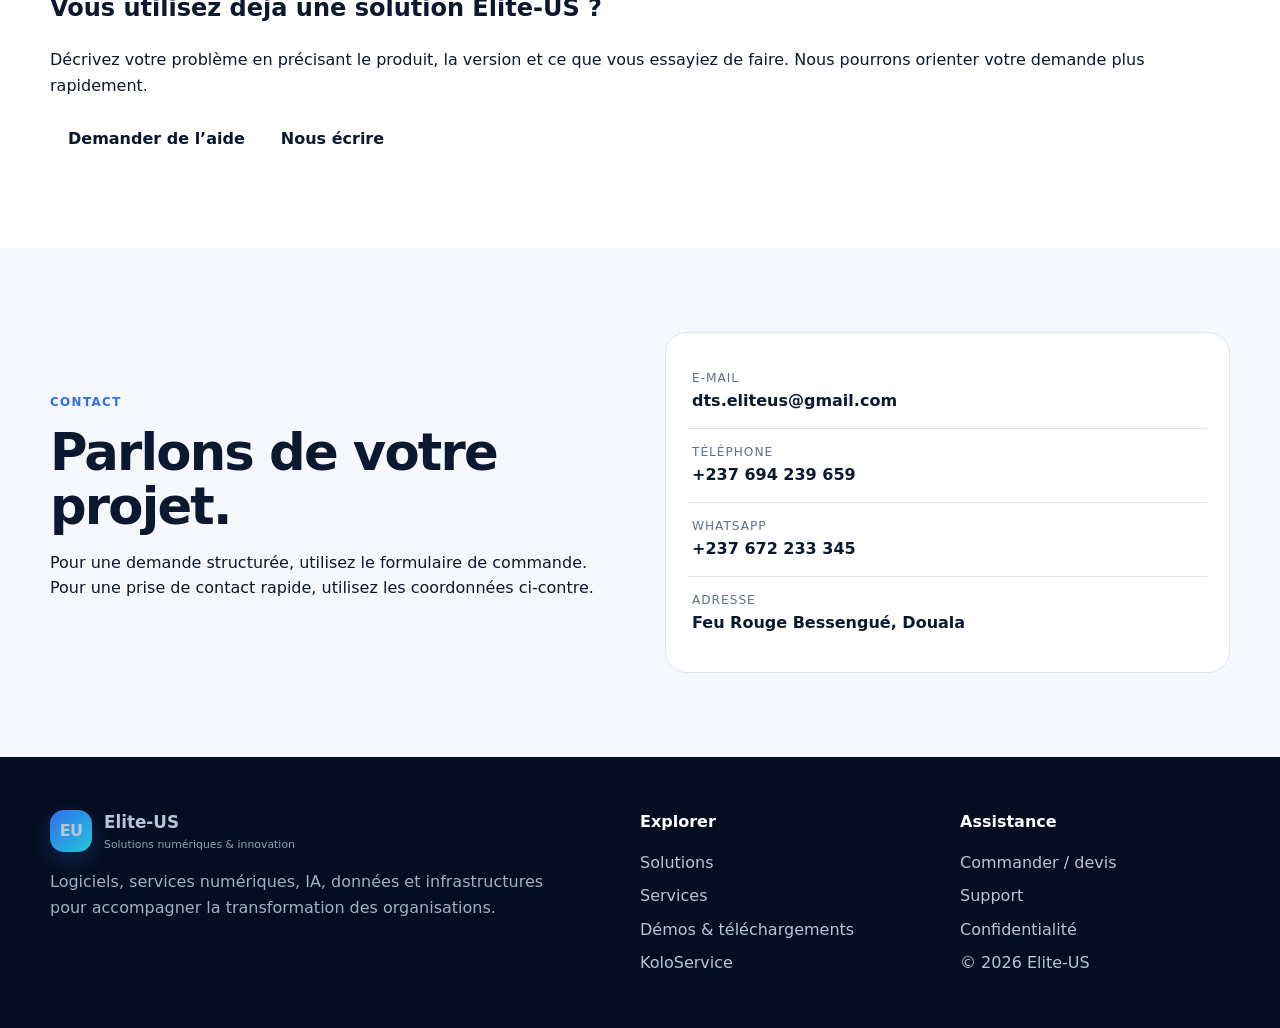
==== commit 213cb4f0: "feat: redesign Elite-US as public product and services portal" ====
--- a/index.html
+++ b/index.html
@@ -3,13 +3,13 @@
 <head>
   <meta charset="utf-8">
   <meta name="viewport" content="width=device-width, initial-scale=1">
-  <title>Elite-US | Solutions numériques, IA, applications et services IT au Cameroun</title>
-  <meta name="description" content="Elite-US conçoit des applications web, mobiles et desktop, des solutions IA, des systèmes métiers, des services cloud, réseau, cybersécurité, données et SIG. Commandez une solution ou décrivez votre besoin en ligne.">
+  <title>Elite-US | Solutions numériques, logiciels, IA et services IT</title>
+  <meta name="description" content="Découvrez les solutions et services Elite-US : logiciels métiers, applications web/mobile/desktop, intelligence artificielle, données, réseaux, cybersécurité et support. Demandez une démonstration, téléchargez une application ou décrivez votre besoin.">
   <meta name="robots" content="index,follow">
   <meta name="theme-color" content="#07152f">
   <link rel="canonical" href="https://elite-us.site/">
-  <meta property="og:title" content="Elite-US | Le numérique au service de vos objectifs">
-  <meta property="og:description" content="Découvrez nos solutions et services, puis commandez une offre ou exprimez directement votre besoin.">
+  <meta property="og:title" content="Elite-US | Des solutions numériques pour vos objectifs">
+  <meta property="og:description" content="Trouvez une solution, essayez nos produits, demandez un devis ou décrivez votre projet à Elite-US.">
   <meta property="og:type" content="website">
   <meta property="og:url" content="https://elite-us.site/">
   <link rel="stylesheet" href="assets/css/styles.css">
@@ -26,17 +26,23 @@
 </head>
 <body>
   <a class="skip-link" href="#main">Aller au contenu</a>
+
   <header class="site-header" id="top">
     <div class="container nav-wrap">
-      <a class="brand" href="#top" aria-label="Elite-US - accueil">
+      <a class="brand" href="#top" aria-label="Elite-US - Accueil">
         <span class="brand-mark">EU</span>
-        <span><strong>Elite-US</strong><small>anciennement Dynamic Technology Systems</small></span>
+        <span><strong>Elite-US</strong><small>Solutions numériques & innovation</small></span>
       </a>
-      <button class="menu-toggle" type="button" aria-expanded="false" aria-controls="main-nav">☰</button>
+      <button class="menu-toggle" type="button" aria-expanded="false" aria-controls="main-nav" aria-label="Ouvrir le menu">☰</button>
       <nav id="main-nav" class="main-nav" aria-label="Navigation principale">
-        <a href="#services">Services</a><a href="#solutions">Solutions</a><a href="#offres">Offres</a><a href="#process">Méthode</a><a href="#commande">Commander</a><a href="#contact">Contact</a>
+        <a href="#solutions">Solutions</a>
+        <a href="#services">Services</a>
+        <a href="#acces">Démos & téléchargements</a>
+        <a href="#koloservice">KoloService</a>
+        <a href="#about">À propos</a>
+        <a href="#support">Support</a>
       </nav>
-      <a class="btn btn-sm btn-primary desktop-cta" href="#commande">Démarrer un projet</a>
+      <a class="btn btn-sm btn-primary desktop-cta" href="#commande">Commander</a>
     </div>
   </header>
 
@@ -44,123 +50,264 @@
     <section class="hero">
       <div class="container hero-grid">
         <div>
-          <span class="eyebrow">Solutions numériques • IA • systèmes métiers • infrastructures IT</span>
-          <h1>Transformez un besoin métier en <span>solution numérique exploitable.</span></h1>
-          <p class="lead">Elite-US conçoit, intègre et maintient des solutions web, mobiles, desktop et IA. Choisissez une offre existante, demandez une démonstration ou décrivez votre besoin pour recevoir une proposition adaptée.</p>
-          <div class="hero-actions"><a class="btn btn-primary" href="#commande">Commander / demander un devis</a><a class="btn btn-secondary" href="#solutions">Voir nos solutions</a></div>
-          <div class="trust-row"><span>✓ Cadrage du besoin</span><span>✓ Développement sur mesure</span><span>✓ Déploiement & maintenance</span><span>✓ Support local</span></div>
-        </div>
-        <aside class="hero-card" aria-label="Parcours client">
-          <div class="hero-card-label">Votre projet en 4 étapes</div>
-          <ol class="step-list">
-            <li><span>01</span><div><strong>Décrivez</strong><small>votre besoin, budget et délai.</small></div></li>
-            <li><span>02</span><div><strong>Cadrez</strong><small>objectifs, périmètre et solution.</small></div></li>
-            <li><span>03</span><div><strong>Validez</strong><small>devis, planning et livrables.</small></div></li>
-            <li><span>04</span><div><strong>Suivez</strong><small>réalisation, recette et mise en service.</small></div></li>
-          </ol>
-          <a class="btn btn-light btn-full" href="#commande">Exprimer mon besoin</a>
+          <span class="eyebrow">Logiciels • services numériques • IA • infrastructures IT</span>
+          <h1>Une technologie utile pour <span>résoudre vos besoins réels.</span></h1>
+          <p class="lead">Elite-US conçoit des logiciels, applications et services numériques pour les établissements, entreprises, organisations et particuliers. Découvrez une solution existante ou décrivez simplement ce que vous voulez accomplir.</p>
+          <div class="hero-actions">
+            <a class="btn btn-primary" href="#finder">Trouver ma solution</a>
+            <a class="btn btn-secondary" href="#solutions">Découvrir nos produits</a>
+          </div>
+          <div class="trust-row">
+            <span>✓ Cadrage du besoin</span>
+            <span>✓ Démonstrations</span>
+            <span>✓ Solutions multiplateformes</span>
+            <span>✓ Déploiement & support</span>
+          </div>
+        </div>
+        <aside class="hero-card" aria-label="Accès rapide">
+          <div class="hero-card-label">Que souhaitez-vous faire ?</div>
+          <div class="hero-shortcuts">
+            <button class="shortcut js-need" data-need="gérer une école, les élèves, les notes et les bulletins">Gérer un établissement <span>→</span></button>
+            <button class="shortcut js-need" data-need="créer une application web ou mobile pour mon activité">Créer une application <span>→</span></button>
+            <button class="shortcut js-need" data-need="automatiser un processus avec l'intelligence artificielle">Automatiser avec l’IA <span>→</span></button>
+            <button class="shortcut js-need" data-need="trouver un prestataire pour réaliser un service">Trouver un prestataire <span>→</span></button>
+            <button class="shortcut js-need" data-need="améliorer mon réseau, mes serveurs ou ma sécurité informatique">Améliorer mon IT <span>→</span></button>
+          </div>
+          <a class="btn btn-light btn-full" href="#commande">J’ai un autre besoin</a>
         </aside>
       </div>
     </section>
 
-    <section class="section section-light" id="services">
-      <div class="container">
-        <div class="section-heading"><div><span class="eyebrow">Expertises</span><h2>Des services couvrant tout le cycle numérique</h2></div><p>De l’idée à l’exploitation, avec une offre structurée pour PME, établissements, organisations et porteurs de projets.</p></div>
+    <section class="section finder-section" id="finder">
+      <div class="container finder-grid">
+        <div>
+          <span class="eyebrow">Orientation rapide</span>
+          <h2>Décrivez votre besoin avec vos propres mots.</h2>
+          <p>Vous n’avez pas besoin de connaître le nom de nos produits. Expliquez votre problème ou votre objectif et nous vous orientons vers les solutions et services les plus pertinents.</p>
+          <div class="need-examples">
+            <button class="js-need" data-need="Je dirige une école et je veux gérer les élèves, les notes, les bulletins et les absences.">École & scolarité</button>
+            <button class="js-need" data-need="Je veux planifier automatiquement les emplois du temps de mon établissement.">Emplois du temps</button>
+            <button class="js-need" data-need="Je souhaite développer une application Android et web pour mon entreprise.">Application sur mesure</button>
+            <button class="js-need" data-need="Je veux collecter des données sur le terrain et construire un tableau de bord.">Collecte & données</button>
+          </div>
+        </div>
+        <div class="finder-card">
+          <label for="need-input">Quel problème souhaitez-vous résoudre ?</label>
+          <textarea id="need-input" rows="5" maxlength="1000" placeholder="Ex. : Nous sommes un lycée de 1 200 élèves et nous voulons digitaliser la gestion des notes, absences et bulletins..."></textarea>
+          <div class="finder-actions">
+            <button class="btn btn-primary" id="analyze-need" type="button">Analyser mon besoin</button>
+            <button class="btn btn-ghost" id="clear-need" type="button">Effacer</button>
+          </div>
+          <div class="finder-results" id="finder-results" aria-live="polite">
+            <div class="finder-empty">Les recommandations apparaîtront ici.</div>
+          </div>
+        </div>
+      </div>
+    </section>
+
+    <section class="section section-light" id="solutions">
+      <div class="container">
+        <div class="section-heading">
+          <div><span class="eyebrow">Solutions Elite-US</span><h2>Des produits conçus pour des usages concrets.</h2></div>
+          <p>Chaque solution possède progressivement son espace dédié avec présentation, démonstration, téléchargement, documentation et commande.</p>
+        </div>
+        <div class="featured-grid" id="featured-products" aria-live="polite"></div>
+
+        <div class="catalog-toolbar">
+          <div class="catalog-filters" role="group" aria-label="Filtrer les solutions">
+            <button class="filter-btn active" data-filter="all" type="button">Toutes</button>
+            <button class="filter-btn" data-filter="education" type="button">Éducation</button>
+            <button class="filter-btn" data-filter="business" type="button">Entreprise</button>
+            <button class="filter-btn" data-filter="data" type="button">Données</button>
+            <button class="filter-btn" data-filter="marketplace" type="button">Marketplace</button>
+            <button class="filter-btn" data-filter="finance" type="button">Finance</button>
+          </div>
+          <label class="catalog-search"><span class="sr-only">Rechercher une solution</span><input id="product-search" type="search" placeholder="Rechercher une solution..."></label>
+        </div>
+        <div class="product-grid" id="product-grid" aria-live="polite"></div>
+      </div>
+    </section>
+
+    <section class="section" id="services">
+      <div class="container">
+        <div class="section-heading">
+          <div><span class="eyebrow">Services</span><h2>De l’idée à l’exploitation de votre système.</h2></div>
+          <p>Nos prestations peuvent être commandées directement ou intégrées à un projet plus large.</p>
+        </div>
         <div class="cards services-grid">
-          <article class="card"><span class="icon">WEB</span><h3>Web & plateformes métiers</h3><p>Sites professionnels, portails clients, e-commerce, intranets, back-offices et applications métier.</p><button class="link-btn js-prefill" data-type="service" data-item="Développement web & plateformes métiers">Demander un devis →</button></article>
-          <article class="card"><span class="icon">APP</span><h3>Mobile & desktop</h3><p>Applications Android, iOS et desktop, synchronisation hors ligne et intégration avec vos systèmes existants.</p><button class="link-btn js-prefill" data-type="service" data-item="Applications mobiles & desktop">Parler de mon application →</button></article>
-          <article class="card featured"><span class="icon">AI</span><h3>IA, agents & automatisation</h3><p>Assistants IA, agents autonomes, RAG, classification, génération de contenu et automatisation de processus.</p><button class="link-btn js-prefill" data-type="service" data-item="IA, agents & automatisation">Étudier un cas d'usage →</button></article>
-          <article class="card"><span class="icon">DATA</span><h3>Données, BI & SIG</h3><p>Collecte, tableaux de bord, analyse, cartographie, géolocalisation et valorisation des données.</p><button class="link-btn js-prefill" data-type="service" data-item="Données, BI & SIG">Valoriser mes données →</button></article>
-          <article class="card"><span class="icon">SEC</span><h3>Cybersécurité & audit</h3><p>Audit applicatif et infrastructure, durcissement, sauvegarde, gestion des accès et recommandations de sécurité.</p><button class="link-btn js-prefill" data-type="service" data-item="Cybersécurité & audit">Demander un audit →</button></article>
-          <article class="card"><span class="icon">OPS</span><h3>Réseaux, systèmes & cloud</h3><p>Architecture réseau, serveurs, cloud, sauvegarde, supervision, déploiement et continuité de service.</p><button class="link-btn js-prefill" data-type="service" data-item="Réseaux, systèmes & cloud">Planifier une intervention →</button></article>
-          <article class="card"><span class="icon">API</span><h3>API, paiements & intégrations</h3><p>Connexion à des services tiers, passerelles de paiement, SMS, e-mail, WhatsApp et interconnexion de logiciels.</p><button class="link-btn js-prefill" data-type="service" data-item="API, paiements & intégrations">Intégrer un service →</button></article>
-          <article class="card"><span class="icon">CARE</span><h3>Maintenance & support</h3><p>Correction, évolution, supervision, mises à jour, sauvegardes et contrats d’assistance applicative.</p><button class="link-btn js-prefill" data-type="service" data-item="Maintenance & support">Maintenir mon système →</button></article>
-          <article class="card"><span class="icon">EDU</span><h3>Formation & transfert</h3><p>Formations techniques et utilisateurs, accompagnement au changement et transfert de compétences.</p><button class="link-btn js-prefill" data-type="service" data-item="Formation & transfert de compétences">Organiser une formation →</button></article>
-        </div>
-      </div>
-    </section>
-
-    <section class="section" id="solutions">
-      <div class="container">
-        <div class="section-heading"><div><span class="eyebrow">Produits & projets</span><h2>Un écosystème de solutions Elite-US</h2></div><p>Les cartes utilisent des monogrammes temporaires : elles restent propres même si le logo officiel n’est pas encore fourni.</p></div>
-        <div class="product-grid">
-          <article class="product-card"><div class="product-mark">PS</div><div class="product-content"><span class="tag">Éducation</span><h3>ProSchool</h3><p>Gestion scolaire et administrative, accès établissement, web et applications associées.</p><div class="product-actions"><a class="btn btn-outline" href="http://elite-us.site/proschool" target="_blank" rel="noopener">Accéder</a><button class="btn btn-ghost js-prefill" data-type="product" data-item="ProSchool">Commander / licence</button></div></div></article>
-          <article class="product-card"><div class="product-mark">ZM</div><div class="product-content"><span class="tag">EdTech + IA</span><h3>ZiiMOO</h3><p>Assistant éducatif et e-répétiteur centré sur l’apprentissage, les exercices et l’accompagnement par IA.</p><div class="product-actions"><a class="btn btn-outline" href="http://elite-us.site/ziimoo" target="_blank" rel="noopener">Accéder</a><button class="btn btn-ghost js-prefill" data-type="product" data-item="ZiiMOO">Demander une offre</button></div></div></article>
-          <article class="product-card"><div class="product-mark">KS</div><div class="product-content"><span class="tag">Marketplace services</span><h3>KoloService</h3><p>Plateforme de mise en relation entre clients et prestataires avec suivi des demandes de service.</p><div class="product-actions"><a class="btn btn-outline" href="https://elite-us.site/koloservice" target="_blank" rel="noopener">Accéder</a><button class="btn btn-ghost js-prefill" data-type="product" data-item="KoloService">En savoir plus</button></div></div></article>
-          <article class="product-card accent"><div class="product-mark">SE</div><div class="product-content"><span class="tag">Planification intelligente</span><h3>SmartEDT</h3><p>Plateforme de génération et gestion d’emplois du temps avec modes manuel, assisté et automatique.</p><div class="product-actions"><button class="btn btn-outline js-prefill" data-type="product" data-item="SmartEDT">Demander une démonstration</button></div></div></article>
-          <article class="product-card"><div class="product-mark">DS</div><div class="product-content"><span class="tag">GED</span><h3>DocService</h3><p>Gestion documentaire, classement, archivage et recherche pour les organisations.</p><div class="product-actions"><a class="btn btn-outline" href="http://elite-us.site/docservice" target="_blank" rel="noopener">Accéder</a><button class="btn btn-ghost js-prefill" data-type="product" data-item="DocService">Demander un devis</button></div></div></article>
-          <article class="product-card"><div class="product-mark">MC</div><div class="product-content"><span class="tag">Marketing</span><h3>MarnComs</h3><p>Gestion de campagnes et communications multicanales avec ciblage et suivi des opérations.</p><div class="product-actions"><a class="btn btn-outline" href="http://elite-us.site/marncoms" target="_blank" rel="noopener">Accéder</a><button class="btn btn-ghost js-prefill" data-type="product" data-item="MarnComs">Demander un devis</button></div></div></article>
-          <article class="product-card"><div class="product-mark">CB</div><div class="product-content"><span class="tag">Gestion locative</span><h3>CityBill</h3><p>Suivi des biens, facturation et notifications pour la gestion locative.</p><div class="product-actions"><a class="btn btn-outline" href="http://elite-us.site/citybill" target="_blank" rel="noopener">Accéder</a><button class="btn btn-ghost js-prefill" data-type="product" data-item="CityBill">Demander un devis</button></div></div></article>
-          <article class="product-card"><div class="product-mark">MD</div><div class="product-content"><span class="tag">Collecte & recherche</span><h3>MyDataCollect</h3><p>Collecte de données terrain, analyse et exploitation pour enquêtes, études et recherche.</p><div class="product-actions"><a class="btn btn-outline" href="http://elite-us.site/datacollect" target="_blank" rel="noopener">Accéder</a><button class="btn btn-ghost js-prefill" data-type="product" data-item="MyDataCollect">Demander un devis</button></div></div></article>
-          <article class="product-card"><div class="product-mark">EB</div><div class="product-content"><span class="tag">Contenus numériques</span><h3>Ebookus</h3><p>Lecture et diffusion de contenus numériques avec catalogue de livres électroniques.</p><div class="product-actions"><a class="btn btn-outline" href="http://elite-us.site/ebookus" target="_blank" rel="noopener">Accéder</a><button class="btn btn-ghost js-prefill" data-type="product" data-item="Ebookus">Demander un devis</button></div></div></article>
-          <article class="product-card"><div class="product-mark">MP</div><div class="product-content"><span class="tag">Paiement</span><h3>MoneyPay</h3><p>Projet de services de paiement et d’intégration transactionnelle pour applications et activités commerciales.</p><div class="product-actions"><a class="btn btn-outline" href="https://elite-us.site/moneypay" target="_blank" rel="noopener">Découvrir</a><button class="btn btn-ghost js-prefill" data-type="product" data-item="MoneyPay">Parler à l'équipe</button></div></div></article>
-        </div>
-        <div class="callout"><div><strong>Un projet Elite-US n’apparaît pas encore ?</strong><span>La structure est désormais extensible : une nouvelle solution peut être ajoutée sans casser le design.</span></div><a class="btn btn-secondary" href="#commande">Ajouter / présenter un projet</a></div>
+          <article class="card"><span class="icon">WEB</span><h3>Web & plateformes métiers</h3><p>Sites professionnels, e-commerce, portails clients, intranets, back-offices et applications métiers.</p><button class="link-btn js-prefill" data-item="Développement web & plateformes métiers">Demander un devis →</button></article>
+          <article class="card"><span class="icon">APP</span><h3>Mobile & desktop</h3><p>Applications Android, iOS et desktop avec synchronisation, mode hors ligne et intégrations.</p><button class="link-btn js-prefill" data-item="Applications mobiles & desktop">Parler de mon application →</button></article>
+          <article class="card featured"><span class="icon">AI</span><h3>IA, assistants & automatisation</h3><p>Assistants intelligents, automatisation métier, RAG, classification, analyse et workflows augmentés par l’IA.</p><button class="link-btn js-prefill" data-item="IA, assistants & automatisation">Étudier mon cas d’usage →</button></article>
+          <article class="card"><span class="icon">DATA</span><h3>Données, BI & SIG</h3><p>Collecte, tableaux de bord, cartographie, géolocalisation, analyse et valorisation de données.</p><button class="link-btn js-prefill" data-item="Données, BI & SIG">Valoriser mes données →</button></article>
+          <article class="card"><span class="icon">SEC</span><h3>Cybersécurité & audit</h3><p>Audit applicatif et infrastructure, durcissement, sauvegarde, contrôle des accès et recommandations.</p><button class="link-btn js-prefill" data-item="Cybersécurité & audit">Demander un audit →</button></article>
+          <article class="card"><span class="icon">OPS</span><h3>Réseaux, systèmes & cloud</h3><p>Architecture réseau, serveurs, cloud, sauvegarde, supervision et continuité de service.</p><button class="link-btn js-prefill" data-item="Réseaux, systèmes & cloud">Planifier une intervention →</button></article>
+          <article class="card"><span class="icon">API</span><h3>API, paiements & intégrations</h3><p>Connexion à des services tiers, paiements, SMS, e-mail, WhatsApp et interconnexion de logiciels.</p><button class="link-btn js-prefill" data-item="API, paiements & intégrations">Intégrer un service →</button></article>
+          <article class="card"><span class="icon">CARE</span><h3>Maintenance & support</h3><p>Correction, évolution, mises à jour, supervision et contrats d’assistance applicative.</p><button class="link-btn js-prefill" data-item="Maintenance & support">Maintenir mon système →</button></article>
+          <article class="card"><span class="icon">EDU</span><h3>Formation</h3><p>Formation utilisateurs, ateliers techniques, accompagnement au changement et transfert de compétences.</p><button class="link-btn js-prefill" data-item="Formation & transfert de compétences">Organiser une formation →</button></article>
+        </div>
+      </div>
+    </section>
+
+    <section class="section marketplace-section" id="koloservice">
+      <div class="container marketplace-grid">
+        <div>
+          <span class="eyebrow light">KoloService</span>
+          <h2>Besoin d’un professionnel ou d’un service précis ?</h2>
+          <p>KoloService facilite la mise en relation entre clients et prestataires. Les services Elite-US y seront progressivement publiés aux côtés des offres de prestataires tiers.</p>
+          <div class="marketplace-actions">
+            <a class="btn btn-light" href="https://elite-us.site/koloservice/" target="_blank" rel="noopener">Trouver un service</a>
+            <button class="btn btn-outline-light js-prefill" data-item="Publication d'un besoin sur KoloService">Publier un besoin</button>
+          </div>
+        </div>
+        <div class="marketplace-card">
+          <span class="mini-label">Exemples de besoins</span>
+          <ul>
+            <li>Développer une application ou un site</li>
+            <li>Installer ou réparer un réseau</li>
+            <li>Mettre en place une solution IA</li>
+            <li>Assurer maintenance ou support</li>
+            <li>Trouver un prestataire spécialisé</li>
+          </ul>
+        </div>
+      </div>
+    </section>
+
+    <section class="section section-light" id="acces">
+      <div class="container">
+        <div class="section-heading">
+          <div><span class="eyebrow">Essayer & télécharger</span><h2>Accédez rapidement aux solutions disponibles.</h2></div>
+          <p>Les liens sont centralisés dans le catalogue public afin d’éviter les incohérences entre pages.</p>
+        </div>
+        <div class="access-grid" id="access-grid" aria-live="polite"></div>
       </div>
     </section>
 
     <section class="section section-dark" id="offres">
       <div class="container">
-        <div class="section-heading inverse"><div><span class="eyebrow">Budget indicatif</span><h2>Des points de départ clairs</h2></div><p>Le prix final dépend du périmètre, des intégrations, du niveau de design, des données et des délais.</p></div>
+        <div class="section-heading inverse">
+          <div><span class="eyebrow">Repères tarifaires</span><h2>Des points de départ simples.</h2></div>
+          <p>Ces montants sont indicatifs. Le prix final dépend du périmètre, des fonctionnalités, intégrations, délais et besoins de support.</p>
+        </div>
         <div class="pricing-grid">
-          <article class="price-card"><span>Starter</span><h3>60 000 <small>FCFA</small></h3><p>Présence simple et rapide.</p><ul><li>3 pages statiques</li><li>Responsive</li><li>1 révision</li></ul><button class="btn btn-light btn-full js-prefill" data-type="plan" data-item="Plan Starter - 60 000 FCFA">Choisir Starter</button></article>
-          <article class="price-card"><span>Essential</span><h3>180 000 <small>FCFA</small></h3><p>Présence professionnelle dynamique.</p><ul><li>UX/UI & branding</li><li>5 pages dynamiques</li><li>SEO initial</li></ul><button class="btn btn-light btn-full js-prefill" data-type="plan" data-item="Plan Essential - 180 000 FCFA">Choisir Essential</button></article>
-          <article class="price-card popular"><div class="ribbon">Populaire</div><span>Pro Web + Mobile</span><h3>400 000 <small>FCFA</small></h3><p>Expérience multiplateforme.</p><ul><li>Web + mobile</li><li>Code source</li><li>Tests & formation</li></ul><button class="btn btn-primary btn-full js-prefill" data-type="plan" data-item="Plan Pro Web + Mobile - 400 000 FCFA">Choisir Pro</button></article>
-          <article class="price-card"><span>Pro + IA</span><h3>600 000 <small>FCFA</small></h3><p>Solution enrichie par l’intelligence artificielle.</p><ul><li>Assistant IA</li><li>Analyse avancée</li><li>Support premium</li></ul><button class="btn btn-light btn-full js-prefill" data-type="plan" data-item="Plan Pro + IA - 600 000 FCFA">Choisir Pro + IA</button></article>
-        </div>
-        <p class="pricing-note">Tarifs de départ issus de la grille actuelle du site. Une proposition détaillée est établie après cadrage.</p>
-      </div>
-    </section>
-
-    <section class="section section-light" id="process">
-      <div class="container">
-        <div class="section-heading"><div><span class="eyebrow">Méthode</span><h2>Un parcours commercial plus clair</h2></div><p>Le site devient un point d’entrée concret pour vos prospects, pas seulement une brochure.</p></div>
+          <article class="price-card"><span>Starter</span><h3>60 000 <small>FCFA</small></h3><p>Présence numérique simple.</p><ul><li>3 pages statiques</li><li>Responsive</li><li>1 révision</li></ul><button class="btn btn-light js-prefill" data-item="Plan Starter - 60 000 FCFA">Demander</button></article>
+          <article class="price-card"><span>Essential</span><h3>180 000 <small>FCFA</small></h3><p>Présence professionnelle plus complète.</p><ul><li>UX/UI</li><li>Site dynamique</li><li>SEO de base</li></ul><button class="btn btn-light js-prefill" data-item="Plan Essential - 180 000 FCFA">Demander</button></article>
+          <article class="price-card popular"><span>Pro Web + Mobile</span><h3>400 000 <small>FCFA</small></h3><p>Projet multiplateforme.</p><ul><li>Web</li><li>Application mobile</li><li>Tests & formation</li></ul><button class="btn btn-primary js-prefill" data-item="Plan Pro Web + Mobile - 400 000 FCFA">Demander</button></article>
+          <article class="price-card"><span>Pro + IA</span><h3>600 000 <small>FCFA</small></h3><p>Projet incluant une composante IA.</p><ul><li>Solution digitale</li><li>Assistant / automatisation</li><li>Support renforcé</li></ul><button class="btn btn-light js-prefill" data-item="Plan Pro + IA - 600 000 FCFA">Demander</button></article>
+        </div>
+      </div>
+    </section>
+
+    <section class="section" id="process">
+      <div class="container">
+        <div class="section-heading"><div><span class="eyebrow">Comment ça marche</span><h2>Un parcours commercial simple.</h2></div><p>Vous pouvez partir d’un produit existant ou simplement décrire votre besoin.</p></div>
         <div class="timeline">
-          <div><b>1</b><h3>Demande</h3><p>Le client choisit une solution, un service ou « besoin sur mesure ».</p></div>
-          <div><b>2</b><h3>Qualification</h3><p>Elite-US reçoit une référence et les informations utiles : budget, délai, contexte, contact.</p></div>
-          <div><b>3</b><h3>Proposition</h3><p>Un devis, une démonstration ou une étude est préparé selon le besoin.</p></div>
-          <div><b>4</b><h3>Exécution</h3><p>Après validation, le projet passe en réalisation, livraison et support.</p></div>
-        </div>
-      </div>
-    </section>
-
-    <section class="section" id="commande">
+          <div><b>1</b><h3>Besoin</h3><p>Choisissez une solution, un service ou expliquez votre objectif.</p></div>
+          <div><b>2</b><h3>Qualification</h3><p>Nous cadrons le périmètre, le délai, le budget et les contraintes.</p></div>
+          <div><b>3</b><h3>Proposition</h3><p>Vous recevez une démonstration, un devis ou une proposition adaptée.</p></div>
+          <div><b>4</b><h3>Exécution</h3><p>Après validation, la commande ou le projet passe en réalisation et support.</p></div>
+        </div>
+      </div>
+    </section>
+
+    <section class="section section-light" id="commande">
       <div class="container request-grid">
         <div class="request-copy">
           <span class="eyebrow">Commande & expression de besoin</span>
-          <h2>Parlez-nous de ce que vous voulez obtenir.</h2>
-          <p>Vous pouvez commander une offre existante, demander une licence/démonstration, solliciter un service ou simplement décrire un problème à résoudre.</p>
-          <div class="request-benefits"><div><b>Un seul formulaire</b><span>pour produit, service ou projet sur mesure.</span></div><div><b>Référence automatique</b><span>pour retrouver votre demande.</span></div><div><b>Copie enregistrée</b><span>côté serveur même si l’e-mail rencontre un incident.</span></div></div>
+          <h2>Transformons votre demande en prochaine action.</h2>
+          <p>Le formulaire est organisé en étapes courtes. Vous pouvez commander un produit, demander une démonstration, solliciter un service ou présenter un projet sur mesure.</p>
+          <div class="request-benefits">
+            <div><b>Une seule entrée</b><span>pour produit, service, devis ou démonstration.</span></div>
+            <div><b>Référence automatique</b><span>pour identifier et suivre la demande.</span></div>
+            <div><b>Aucun paiement immédiat</b><span>la demande ouvre d’abord le processus de qualification.</span></div>
+          </div>
           <a class="whatsapp" href="https://wa.me/237672233345?text=Bonjour%20Elite-US%2C%20je%20souhaite%20vous%20parler%20d%27un%20projet." target="_blank" rel="noopener">Continuer sur WhatsApp →</a>
         </div>
-        <form id="request-form" class="request-form" action="api/request.php" method="post" novalidate>
+
+        <form id="request-form" class="request-form wizard-form" action="api/request.php" method="post" novalidate>
           <div class="form-status" id="form-status" role="status" aria-live="polite"></div>
           <input type="text" name="website" class="hp" tabindex="-1" autocomplete="off" aria-hidden="true">
-          <div class="field full"><label>Type de demande *</label><div class="choice-row"><label><input type="radio" name="request_type" value="Commande" checked> Commander</label><label><input type="radio" name="request_type" value="Devis"> Devis</label><label><input type="radio" name="request_type" value="Besoin sur mesure"> Besoin sur mesure</label><label><input type="radio" name="request_type" value="Démonstration"> Démonstration</label></div></div>
-          <div class="field"><label for="name">Nom complet *</label><input id="name" name="name" type="text" maxlength="120" required autocomplete="name"></div>
-          <div class="field"><label for="company">Entreprise / organisation</label><input id="company" name="company" type="text" maxlength="160" autocomplete="organization"></div>
-          <div class="field"><label for="email">E-mail *</label><input id="email" name="email" type="email" maxlength="160" required autocomplete="email"></div>
-          <div class="field"><label for="phone">Téléphone / WhatsApp *</label><input id="phone" name="phone" type="tel" maxlength="40" required autocomplete="tel"></div>
-          <div class="field full"><label for="item">Solution / service / offre *</label><select id="item" name="item" required><option value="">Choisir...</option><optgroup label="Solutions"><option>ProSchool</option><option>ZiiMOO</option><option>KoloService</option><option>SmartEDT</option><option>DocService</option><option>MarnComs</option><option>CityBill</option><option>MyDataCollect</option><option>Ebookus</option><option>MoneyPay</option></optgroup><optgroup label="Services"><option>Développement web & plateformes métiers</option><option>Applications mobiles & desktop</option><option>IA, agents & automatisation</option><option>Données, BI & SIG</option><option>Cybersécurité & audit</option><option>Réseaux, systèmes & cloud</option><option>API, paiements & intégrations</option><option>Maintenance & support</option><option>Formation & transfert de compétences</option></optgroup><optgroup label="Offres"><option>Plan Starter - 60 000 FCFA</option><option>Plan Essential - 180 000 FCFA</option><option>Plan Pro Web + Mobile - 400 000 FCFA</option><option>Plan Pro + IA - 600 000 FCFA</option></optgroup><option>Autre / besoin sur mesure</option></select></div>
-          <div class="field"><label for="budget">Budget indicatif</label><select id="budget" name="budget"><option value="Non précisé">Non précisé</option><option>Moins de 100 000 FCFA</option><option>100 000 - 300 000 FCFA</option><option>300 000 - 600 000 FCFA</option><option>600 000 - 1 500 000 FCFA</option><option>Plus de 1 500 000 FCFA</option></select></div>
-          <div class="field"><label for="timeline">Délai souhaité</label><select id="timeline" name="timeline"><option value="À définir">À définir</option><option>Urgent / moins de 2 semaines</option><option>2 à 4 semaines</option><option>1 à 3 mois</option><option>3 à 6 mois</option><option>Plus de 6 mois</option></select></div>
-          <div class="field full"><label for="details">Décrivez votre besoin *</label><textarea id="details" name="details" rows="6" maxlength="5000" required placeholder="Contexte, problème à résoudre, utilisateurs, fonctionnalités souhaitées, contraintes, intégrations... "></textarea><small><span id="char-count">0</span>/5000 caractères</small></div>
-          <div class="field full"><label for="contact_method">Canal de réponse préféré</label><select id="contact_method" name="contact_method"><option>E-mail</option><option>WhatsApp</option><option>Appel téléphonique</option></select></div>
-          <label class="consent full"><input type="checkbox" name="consent" value="yes" required> J’accepte que mes informations soient utilisées pour traiter cette demande. *</label>
-          <div class="full form-actions"><button class="btn btn-primary" type="submit">Envoyer ma demande</button><span class="form-help">Aucun paiement n’est prélevé à cette étape. La demande ouvre le processus de qualification/devis.</span></div>
+
+          <div class="wizard-head full">
+            <div class="wizard-progress"><span class="active" data-progress="1">1</span><i></i><span data-progress="2">2</span><i></i><span data-progress="3">3</span></div>
+            <small id="wizard-label">Étape 1 sur 3 — Votre demande</small>
+          </div>
+
+          <fieldset class="wizard-step full active" data-step="1">
+            <legend>Que souhaitez-vous ?</legend>
+            <div class="field full"><label>Type de demande *</label><div class="choice-row"><label><input type="radio" name="request_type" value="Commande" checked> Commander</label><label><input type="radio" name="request_type" value="Devis"> Devis</label><label><input type="radio" name="request_type" value="Besoin sur mesure"> Projet sur mesure</label><label><input type="radio" name="request_type" value="Démonstration"> Démonstration</label></div></div>
+            <div class="field full"><label for="item">Solution / service *</label><select id="item" name="item" required><option value="">Chargement du catalogue...</option></select></div>
+            <div class="field"><label for="budget">Budget indicatif</label><select id="budget" name="budget"><option value="Non précisé">Non précisé</option><option>Moins de 100 000 FCFA</option><option>100 000 - 300 000 FCFA</option><option>300 000 - 600 000 FCFA</option><option>600 000 - 1 500 000 FCFA</option><option>Plus de 1 500 000 FCFA</option></select></div>
+            <div class="field"><label for="timeline">Délai souhaité</label><select id="timeline" name="timeline"><option value="À définir">À définir</option><option>Urgent / moins de 2 semaines</option><option>2 à 4 semaines</option><option>1 à 3 mois</option><option>3 à 6 mois</option><option>Plus de 6 mois</option></select></div>
+            <div class="wizard-actions full"><span></span><button class="btn btn-primary js-next" type="button">Continuer</button></div>
+          </fieldset>
+
+          <fieldset class="wizard-step full" data-step="2">
+            <legend>Expliquez votre besoin</legend>
+            <div class="field full"><label for="details">Description *</label><textarea id="details" name="details" rows="7" maxlength="5000" required placeholder="Contexte, problème à résoudre, utilisateurs concernés, fonctionnalités souhaitées, contraintes, intégrations..."></textarea><small><span id="char-count">0</span>/5000 caractères</small></div>
+            <div class="wizard-actions full"><button class="btn btn-outline js-prev" type="button">Retour</button><button class="btn btn-primary js-next" type="button">Continuer</button></div>
+          </fieldset>
+
+          <fieldset class="wizard-step full" data-step="3">
+            <legend>Vos coordonnées</legend>
+            <div class="form-grid">
+              <div class="field"><label for="name">Nom complet *</label><input id="name" name="name" type="text" maxlength="120" required autocomplete="name"></div>
+              <div class="field"><label for="company">Entreprise / organisation</label><input id="company" name="company" type="text" maxlength="160" autocomplete="organization"></div>
+              <div class="field"><label for="email">E-mail *</label><input id="email" name="email" type="email" maxlength="160" required autocomplete="email"></div>
+              <div class="field"><label for="phone">Téléphone / WhatsApp *</label><input id="phone" name="phone" type="tel" maxlength="40" required autocomplete="tel"></div>
+              <div class="field full"><label for="contact_method">Canal de réponse préféré</label><select id="contact_method" name="contact_method"><option>E-mail</option><option>WhatsApp</option><option>Appel téléphonique</option></select></div>
+            </div>
+            <label class="consent full"><input type="checkbox" name="consent" value="yes" required> J’accepte que mes informations soient utilisées pour traiter cette demande. *</label>
+            <label class="consent optional full"><input type="checkbox" name="marketing_consent" value="yes"> Je souhaite recevoir occasionnellement des informations sur les solutions et offres Elite-US.</label>
+            <div class="wizard-actions full"><button class="btn btn-outline js-prev" type="button">Retour</button><button class="btn btn-primary" type="submit">Envoyer ma demande</button></div>
+            <span class="form-help full">Aucun paiement n’est prélevé à cette étape.</span>
+          </fieldset>
         </form>
+      </div>
+    </section>
+
+    <section class="section" id="about">
+      <div class="container about-grid">
+        <div>
+          <span class="eyebrow">À propos</span>
+          <h2>Elite-US accompagne les organisations dans leurs projets numériques.</h2>
+          <p>Nous réunissons développement logiciel, intégration, données, infrastructures IT et intelligence artificielle afin de proposer des solutions adaptées aux réalités métiers et aux contextes d’utilisation.</p>
+        </div>
+        <div class="about-values">
+          <article><b>01</b><h3>Comprendre avant de construire</h3><p>Le besoin métier guide le choix de la technologie.</p></article>
+          <article><b>02</b><h3>Réutiliser ce qui existe</h3><p>Lorsqu’un produit Elite-US répond au besoin, nous privilégions une solution éprouvée ou adaptable.</p></article>
+          <article><b>03</b><h3>Accompagner dans la durée</h3><p>Déploiement, formation, maintenance et évolution font partie du cycle de vie.</p></article>
+        </div>
+      </div>
+    </section>
+
+    <section class="section support-section" id="support">
+      <div class="container support-box">
+        <div><span class="eyebrow light">Support & assistance</span><h2>Vous utilisez déjà une solution Elite-US ?</h2><p>Décrivez votre problème en précisant le produit, la version et ce que vous essayiez de faire. Nous pourrons orienter votre demande plus rapidement.</p></div>
+        <div class="support-actions"><button class="btn btn-light js-prefill" data-item="Maintenance & support">Demander de l’aide</button><a class="btn btn-outline-light" href="mailto:dts.eliteus@gmail.com">Nous écrire</a></div>
       </div>
     </section>
 
     <section class="section section-light" id="contact">
       <div class="container contact-grid">
-        <div><span class="eyebrow">Contact</span><h2>Elite-US, Douala</h2><p>Pour un besoin rapide, contactez-nous directement ou utilisez le formulaire ci-dessus afin que la demande soit structurée.</p></div>
-        <div class="contact-card"><a href="mailto:dts.eliteus@gmail.com"><span>E-mail</span><strong>dts.eliteus@gmail.com</strong></a><a href="tel:+237694239659"><span>Téléphone</span><strong>+237 694 239 659</strong></a><a href="https://wa.me/237672233345" target="_blank" rel="noopener"><span>WhatsApp</span><strong>+237 672 233 345</strong></a><div><span>Adresse</span><strong>Feu Rouge Bessengué, Douala</strong></div></div>
+        <div><span class="eyebrow">Contact</span><h2>Parlons de votre projet.</h2><p>Pour une demande structurée, utilisez le formulaire de commande. Pour une prise de contact rapide, utilisez les coordonnées ci-contre.</p></div>
+        <div class="contact-card">
+          <a href="mailto:dts.eliteus@gmail.com"><span>E-mail</span><strong>dts.eliteus@gmail.com</strong></a>
+          <a href="tel:+237694239659"><span>Téléphone</span><strong>+237 694 239 659</strong></a>
+          <a href="https://wa.me/237672233345" target="_blank" rel="noopener"><span>WhatsApp</span><strong>+237 672 233 345</strong></a>
+          <div><span>Adresse</span><strong>Feu Rouge Bessengué, Douala</strong></div>
+        </div>
       </div>
     </section>
   </main>
 
-  <footer class="footer"><div class="container footer-grid"><div><a class="brand footer-brand" href="#top"><span class="brand-mark">EU</span><span><strong>Elite-US</strong><small>Solutions numériques & innovation</small></span></a><p>Conception, intégration et exploitation de solutions numériques adaptées aux besoins métiers.</p></div><div><strong>Navigation</strong><a href="#services">Services</a><a href="#solutions">Solutions</a><a href="#offres">Offres</a><a href="#commande">Commander</a></div><div><strong>Informations</strong><a href="privacy.html">Confidentialité</a><a href="mailto:dts.eliteus@gmail.com">Nous écrire</a><span>© <span id="year"></span> Elite-US</span></div></div></footer>
+  <footer class="footer">
+    <div class="container footer-grid">
+      <div><a class="brand footer-brand" href="#top"><span class="brand-mark">EU</span><span><strong>Elite-US</strong><small>Solutions numériques & innovation</small></span></a><p>Logiciels, services numériques, IA, données et infrastructures pour accompagner la transformation des organisations.</p></div>
+      <div><strong>Explorer</strong><a href="#solutions">Solutions</a><a href="#services">Services</a><a href="#acces">Démos & téléchargements</a><a href="#koloservice">KoloService</a></div>
+      <div><strong>Assistance</strong><a href="#commande">Commander / devis</a><a href="#support">Support</a><a href="privacy.html">Confidentialité</a><span>© <span id="year"></span> Elite-US</span></div>
+    </div>
+  </footer>
+
   <script src="assets/js/app.js" defer></script>
 </body>
 </html>
